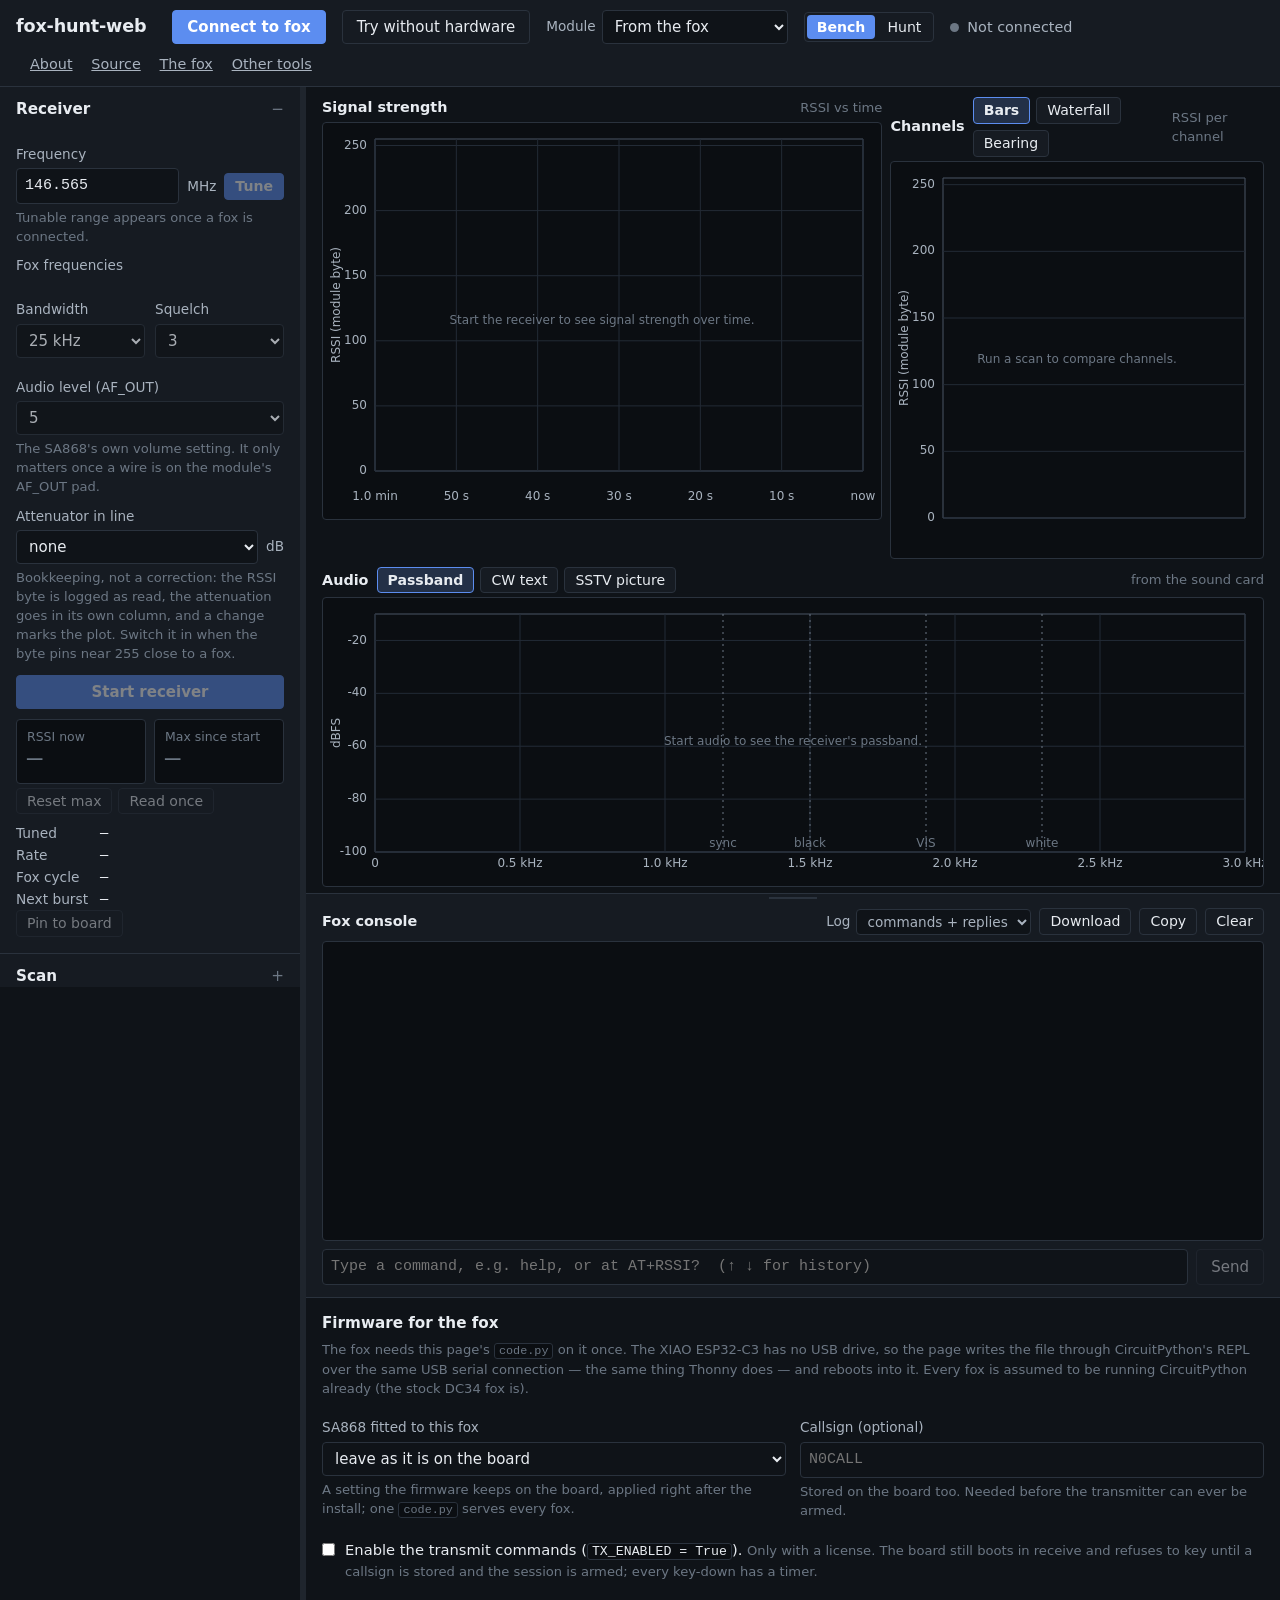
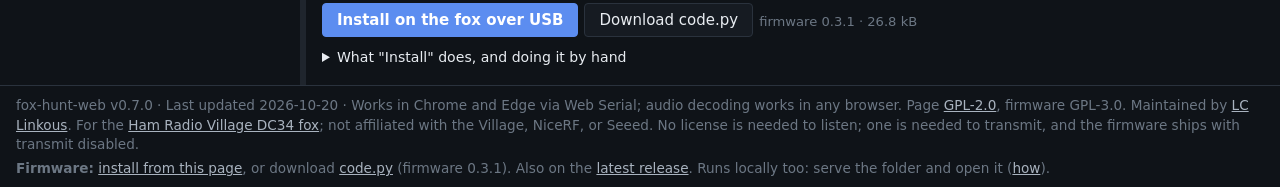
==== index.html @ 144c7c8d "phone screen freeze, cosmetics, firmware buttons" ====
<!DOCTYPE html>
<!--
  fox-hunt-web — the DEF CON 34 fox as a receiver, from the browser
  SPDX-License-Identifier: GPL-2.0-only
  Copyright (C) 2026 Lauren Linkous
  Source and license: https://github.com/LC-Linkous/fox-hunt-web
  Markup only. Styles in css/, behaviour in js/ (ES modules — serve over http, not file://).
-->
<html lang="en" data-theme="dark" data-traces="instrument">
<head>
<meta charset="utf-8">
<meta name="viewport" content="width=device-width, initial-scale=1">
<title>fox-hunt-web</title>
<meta name="description" content="Use a DEF CON 34 fox (XIAO ESP32-C3 + SA868) from the browser over USB: tune 2 m or 70 cm, watch signal strength live, scan channels for a fox, decode CW and SSTV from the audio, log to CSV; transmit with the TX-enabled firmware.">
<link rel="stylesheet" href="css/theme.css">
<link rel="stylesheet" href="css/layout.css">
<link rel="stylesheet" href="css/components.css">
<link rel="stylesheet" href="css/fox.css">
</head>
<body>

<header class="topbar">
  <h1>fox-hunt-web</h1>
  <button class="btn primary" id="connectBtn">Connect to fox</button>
  <button class="btn" id="demoBtn" aria-pressed="false">Try without hardware</button>
  <label class="row" style="gap:6px"><span class="suffix">Module</span>
    <select id="bandSel" aria-label="SA868 band fitted" title="Which SA868 is on the board. Sent to the fox once and kept in its NVM.">
      <option value="auto">From the fox</option>
      <option value="vhf">SA868 VHF (2 m)</option>
      <option value="uhf">SA868 UHF (70 cm)</option>
      <option value="dual">SA868 dual-band</option>
    </select>
  </label>
  <div class="views mode-tabs" role="tablist" aria-label="Layout">
    <button class="btn small" id="modeBench" role="tab" aria-pressed="true" title="Every section and window">Bench</button>
    <button class="btn small" id="modeHunt" role="tab" aria-pressed="false" title="One column: readout, countdown, board. For a phone and a yagi.">Hunt</button>
  </div>
  <span class="status" id="status"><span class="dot"></span><span id="statusText">Not connected</span></span>
  <span class="badge" id="rxBadge" hidden title="PTT is held high by the firmware; this build cannot transmit">RX only</span>
  <span class="badge tx" id="txBadge" hidden>● TX</span>
  <span class="badge rec" id="recBadge" hidden>● REC</span>
  <span class="badge" id="geoBadge" hidden title="Location stamping is on">⌖ GPS</span>
  <span class="badge warn" id="replayBadge" hidden title="Showing a loaded session, not the fox">▶ REPLAY</span>
  <span class="spacer"></span>
  <nav>
    <a href="about.html">About</a>
    <a href="https://github.com/LC-Linkous/fox-hunt-web">Source</a>
    <a href="https://github.com/HamRadioVillage/dc34fox">The fox</a>
    <a href="https://lc-linkous.github.io/tools">Other tools</a>
  </nav>
</header>
<p class="notice" id="noSerial" hidden>This browser can't open USB serial ports, so a fox can't be connected here. Serial works in <b>Chrome</b> or <b>Edge</b> on a laptop or desktop, and in <b>Chrome for Android</b> with a USB-OTG cable; it does not exist on iPhone or iPad. The audio decoders, session replay and the simulated fox work here. <a href="about.html">About → platforms</a>.</p>

<div class="app">
  <!-- ================================================================ sidebar -->
  <aside class="sidebar" id="sidebar" aria-label="Controls">

    <section data-section="receiver">
      <h2><button type="button" aria-expanded="true">Receiver</button></h2>
      <div class="body">
        <div class="field"><label for="freq">Frequency</label>
          <div class="row"><input type="number" id="freq" value="146.565" min="134" max="480" step="0.0125"><span class="suffix">MHz</span><button class="btn small primary" id="tuneBtn" disabled>Tune</button></div>
          <p class="hint" id="bandHint">Tunable range appears once a fox is connected.</p></div>
        <div class="field"><span class="label">Fox frequencies</span><div class="pills" id="presets"></div></div>
        <div class="two-col">
          <div class="field"><label for="bwSel">Bandwidth</label><select id="bwSel" style="width:100%" disabled><option value="0">12.5 kHz</option><option value="1" selected>25 kHz</option></select></div>
          <div class="field"><label for="sqSel">Squelch</label><select id="sqSel" style="width:100%" disabled><option>0</option><option>1</option><option>2</option><option selected>3</option><option>4</option><option>5</option><option>6</option><option>7</option><option>8</option></select></div>
        </div>
        <div class="field"><label for="volSel">Audio level (AF_OUT)</label><select id="volSel" style="width:100%" disabled><option>1</option><option>2</option><option>3</option><option>4</option><option selected>5</option><option>6</option><option>7</option><option>8</option></select>
          <p class="hint">The SA868's own volume setting. It only matters once a wire is on the module's AF_OUT pad.</p></div>
        <div class="field"><label for="attenSel">Attenuator in line</label>
          <div class="row"><select id="attenSel" style="width:100%"><option value="0">none</option><option value="3">3 dB</option><option value="6">6 dB</option><option value="10">10 dB</option><option value="20">20 dB</option><option value="30">30 dB</option><option value="40">40 dB</option><option value="custom">custom…</option></select><input type="number" id="attenCustom" value="0" min="0" max="120" step="1" style="max-width:80px" hidden><span class="suffix">dB</span></div>
          <p class="hint">Bookkeeping, not a correction: the RSSI byte is logged as read, the attenuation goes in its own column, and a change marks the plot. Switch it in when the byte pins near 255 close to a fox.</p></div>
        <div class="stack" style="margin-top:12px">
          <button class="btn primary block" id="liveBtn" disabled aria-pressed="false">Start receiver</button>
        </div>
        <div class="readout">
          <div class="tile"><div class="lbl">RSSI now</div><div class="big dim" id="rssiNow">—</div></div>
          <div class="tile"><div class="lbl">Max since start</div><div class="big dim" id="rssiMax">—</div></div>
        </div>
        <div class="tools"><button class="btn small" id="maxResetBtn" disabled>Reset max</button><button class="btn small" id="oneBtn" disabled title="One rssi reading">Read once</button></div>
        <dl class="kv">
          <dt>Tuned</dt><dd id="tunedNow">—</dd>
          <dt>Rate</dt><dd id="rateNow">—</dd>
          <dt>Fox cycle</dt><dd id="cycleNow">—</dd>
          <dt>Next burst</dt><dd id="cycleNext">—</dd>
        </dl>
        <div class="tools"><button class="btn small" id="pinBtn" disabled title="Put the tuned frequency on the hunt board">Pin to board</button></div>
      </div>
    </section>

    <section data-section="scan">
      <h2><button type="button" aria-expanded="false">Scan</button></h2>
      <div class="body">
        <p class="hint" style="margin:0 0 8px">Steps the receiver across a channel list and reads RSSI on each. Click a bar to tune there. About 150 ms per channel; 128 channels at most.</p>
        <div class="two-col">
          <div class="field"><label for="scanStart">Start</label><div class="row"><input type="number" id="scanStart" value="146.400" step="0.0125"><span class="suffix">MHz</span></div></div>
          <div class="field"><label for="scanStop">Stop</label><div class="row"><input type="number" id="scanStop" value="146.700" step="0.0125"><span class="suffix">MHz</span></div></div>
        </div>
        <div class="field"><label for="scanStep">Step</label><select id="scanStep" style="width:100%"><option value="12.5" selected>12.5 kHz</option><option value="25">25 kHz</option><option value="50">50 kHz</option><option value="100">100 kHz</option></select>
          <p class="hint" id="scanCount">25 channels, about 4 s</p></div>
        <div class="pills" id="scanPresets"></div>
        <div class="stack" style="margin-top:12px">
          <button class="btn primary block" id="scanBtn" disabled>Scan once</button>
          <button class="btn block" id="scanLoopBtn" disabled aria-pressed="false">Scan continuously</button>
        </div>
        <dl class="kv">
          <dt>Strongest</dt><dd id="scanPeak">—</dd>
          <dt>Last scan</dt><dd id="scanTime">—</dd>
        </dl>
        <div class="tools" style="margin-top:6px"><button class="btn small" id="tunePeakBtn" disabled>Tune to strongest</button><button class="btn small" id="pinPeakBtn" disabled title="Put the strongest channel on the hunt board">Pin strongest</button></div>
        <span class="label group">Autoseek</span>
        <p class="hint" style="margin:0 0 6px">Steps the channel list above like a radio's SEEK: stops where RSSI rises over that channel's own floor by the margin, listens while it stays up, moves on when it drops or after the dwell limit. The CW decoder identifies what it hears.</p>
        <div class="two-col">
          <div class="field"><label for="seekMargin">Stop at</label><div class="row"><input type="number" id="seekMargin" value="20" min="5" max="120" step="5"><span class="suffix">counts over floor</span></div></div>
          <div class="field"><label for="seekDwell">Dwell up to</label><div class="row"><input type="number" id="seekDwell" value="30" min="5" max="300" step="5"><span class="suffix">s</span></div></div>
        </div>
        <label class="row check"><input type="checkbox" id="seekPin" checked> <span>Pin every channel it stops on to the hunt board</span></label>
        <div class="stack" style="margin-top:8px"><button class="btn primary block" id="seekBtn" disabled aria-pressed="false">Seek</button></div>
        <div class="tools"><button class="btn small" id="seekSkipBtn" disabled title="Move on now">Skip</button><button class="btn small" id="seekLockBtn" disabled aria-pressed="false" title="Stay on this channel until unlocked">Lock</button><span class="hint" id="seekStatus" style="align-self:center"></span></div>
      </div>
    </section>

    <section data-section="transmit" id="txSection">
      <h2><button type="button" aria-expanded="false">Transmit</button></h2>
      <div class="body">
        <p class="hint" id="txDisabledNote">This fox is running the receive-only build. To transmit, set <code>TX_ENABLED = True</code> at the top of <code>code.py</code> and save it to the board again; the board still boots in receive and refuses to key until a callsign is stored and this section is armed. A license is required.</p>
        <div id="txControls" hidden>
          <label class="field" style="display:flex;gap:8px;align-items:flex-start"><input type="checkbox" id="txArm" style="margin-top:3px"><span>I hold an amateur radio license, the callsign below is mine or my event's, and an antenna or dummy load is on the RF port. <span class="hint">Sends <code>tx arm</code>; arming lasts until disconnect or reboot.</span></span></label>
          <dl class="kv"><dt>Callsign</dt><dd id="txCallsign">—</dd><dt>State</dt><dd id="txState">—</dd></dl>
          <div class="two-col">
            <div class="field"><label for="txPower">Power</label><select id="txPower" style="width:100%" disabled><option value="low">low (~25 dBm)</option><option value="high">high (~2 W)</option></select></div>
            <div class="field"><label for="txWpm">Morse WPM</label><input type="number" id="txWpm" value="12" min="5" max="35" step="1" style="width:100%" disabled></div>
          </div>
          <span class="label group">Key</span>
          <div class="tools">
            <button class="btn" id="keyBtn" disabled title="Hold to key the carrier (tx on 10 / tx off). The firmware unkeys at 10 s on its own.">Hold to key</button>
            <button class="btn small" id="toneBtn" disabled title="tone 800 500: one half-second tone">Test tone</button>
            <span class="hint" id="keyTimer" style="align-self:center"></span>
          </div>
          <span class="label group">Morse</span>
          <div class="row"><input type="text" id="morseText" placeholder="N0CALL FOX" maxlength="64" style="text-transform:uppercase" disabled><button class="btn small" id="morseBtn" disabled>Send</button></div>
          <p class="hint" id="morseEst">Air time appears as you type. Nothing is prepended: put your callsign in the text.</p>
          <span class="label group">Fox beacon</span>
          <p class="hint" style="margin:0 0 6px">Each cycle sends <code>&lt;callsign&gt; &lt;message&gt;</code> in Morse, then waits. Runs on the board; the page only starts and stops it. The receiver and scan pause while it runs.</p>
          <div class="field"><label for="foxMsg">Message</label><input type="text" id="foxMsg" value="FOX" maxlength="40" style="text-transform:uppercase;width:100%" disabled></div>
          <div class="field"><label for="foxDelay">Seconds between cycles</label><input type="number" id="foxDelay" value="30" min="5" max="600" step="5" style="width:100%" disabled></div>
          <div class="stack"><button class="btn primary block" id="foxBtn" disabled aria-pressed="false">Start beacon</button></div>
          <dl class="kv"><dt>Beacon</dt><dd id="foxStatusLine">stopped</dd></dl>
        </div>
        <p class="hint" id="txStatus"></p>
      </div>
    </section>

    <section data-section="audio">
      <h2><button type="button" aria-expanded="false">Audio</button></h2>
      <div class="body">
        <p class="hint" style="margin:0 0 8px">The SA868's AF_OUT pad → a USB sound card → this page. Decodes a fox's Morse ID and SSTV pictures in the browser; the fox firmware is not involved.</p>
        <div class="field"><label for="audioDev">Input</label><div class="row"><select id="audioDev" style="width:100%"><option value="">Default input</option></select><button class="btn small" id="audioRefresh" title="Re-list inputs (labels appear after the first permission)">↻</button></div></div>
        <div class="stack"><button class="btn primary block" id="audioBtn" aria-pressed="false">Start audio</button></div>
        <dl class="kv"><dt>Permission</dt><dd id="audioPerm">—</dd><dt>Input</dt><dd id="audioInfo">—</dd><dt>Level</dt><dd id="audioLevel">—</dd><dt>Processing</dt><dd id="audioProc">asks for: echo cancellation off, auto gain off, noise suppression off, mono, 48 kHz</dd></dl>
        <p class="hint">Audio is decoded in memory and never stored; the decoded text and pictures are saved only when you click Save. If the browser grants a setting the page didn't ask for (an automatic gain, say), it is shown above in red — that is the usual reason a decoder "doesn't work".</p>
        <span class="label group">CW</span>
        <div class="two-col">
          <div class="field"><label for="cwTone">Pitch</label><div class="row"><input type="number" id="cwTone" value="800" min="300" max="1500" step="10"><span class="suffix">Hz</span></div></div>
          <div class="field"><label class="row check" style="margin-top:22px"><input type="checkbox" id="cwAuto" checked> <span>Follow the pitch</span></label></div>
        </div>
        <dl class="kv"><dt>Speed</dt><dd id="cwWpm">—</dd><dt>Signal</dt><dd id="cwSignal">—</dd></dl>
        <div class="tools"><button class="btn small" id="cwClearBtn">Clear text</button><button class="btn small" id="cwSaveBtn" disabled>Save text</button></div>
        <span class="label group">SSTV</span>
        <p class="hint" style="margin:0 0 6px">Martin M1 / M2, Scottie S1 / S2, Robot36. The mode comes from the VIS header; the picture draws line by line in the Audio window.</p>
        <dl class="kv"><dt>Status</dt><dd id="sstvStatus">waiting for a VIS header</dd></dl>
        <div class="tools"><button class="btn small" id="sstvSaveBtn" disabled>Save picture PNG</button><button class="btn small" id="sstvResetBtn">Reset</button></div>
      </div>
    </section>

    <section data-section="bearing">
      <h2><button type="button" aria-expanded="false">Bearing</button></h2>
      <div class="body">
        <p class="hint" style="margin:0 0 8px">With a directional antenna: start the receiver, hold <em>Capture</em>, turn through a full circle, release. RSSI against heading is plotted and the lobe's centre is the bearing. Two captures from two places, both with location on, give a fix.</p>
        <div class="field"><span class="label">Heading source</span>
          <div class="tools"><button class="btn small" id="compassBtn" aria-pressed="false">Use the compass</button><button class="btn small" id="northBtn" title="I'm pointing north now: calibrates a relative sensor, trims an absolute one">Mark north</button></div>
          <dl class="kv"><dt>Compass</dt><dd id="compassText">off</dd><dt>Heading</dt><dd id="headingText">—</dd></dl>
          <label for="headingSlider" class="label" style="margin-top:6px">Manual heading (no compass, or on a laptop)</label>
          <input type="range" id="headingSlider" min="0" max="359" value="0" style="width:100%"><p class="hint">Used whenever the compass has no heading. Turn the antenna and drag to match; on a bench, drag to "turn" the simulated yagi.</p></div>
        <div class="stack"><button class="btn primary block" id="captureBtn" disabled aria-pressed="false">Hold to capture</button></div>
        <p class="hint" id="captureStatus"></p>
        <div class="markers-wrap" style="margin-top:8px"><table class="markers bearings" id="bearingTable"><thead><tr><th>When</th><th>MHz</th><th>Bearing</th><th>Width</th><th>Where</th><th></th></tr></thead><tbody id="bearingBody"></tbody></table><p class="hint" id="bearingEmpty">No captures yet.</p></div>
        <dl class="kv"><dt>Fix</dt><dd id="fixText">needs two captures with location from different places</dd></dl>
        <div class="tools"><button class="btn small" id="fixCopyBtn" disabled>Copy fix</button><button class="btn small" id="bearingClearBtn">Clear captures</button></div>
      </div>
    </section>

    <section data-section="board">
      <h2><button type="button" aria-expanded="false">Hunt board</button></h2>
      <div class="body">
        <p class="hint" style="margin:0 0 8px">The foxes in play. Pin a frequency here, from the receiver, from a scan, or let autoseek do it; each one keeps its own last-heard time, max, cycle timing and ID. Saved with the session.</p>
        <div class="row"><input type="number" id="boardFreq" placeholder="MHz" step="0.0125" style="width:100%"><button class="btn small" id="boardAddBtn">Pin</button></div>
        <div class="markers-wrap" style="margin-top:8px"><table class="markers board" id="boardTable"><thead><tr><th>MHz</th><th>ID</th><th>Heard</th><th>Max</th><th>Next</th><th>Trend</th><th></th></tr></thead><tbody id="boardBody"></tbody></table><p class="hint" id="boardEmpty">Nothing pinned yet.</p></div>
        <div class="tools" style="margin-top:6px"><button class="btn small" id="boardClearBtn">Clear board</button></div>
      </div>
    </section>

    <section data-section="recording">
      <h2><button type="button" aria-expanded="false">Recording</button></h2>
      <div class="body">
        <p class="hint" style="margin:0 0 8px">While recording, every reading and every scan is kept with a timestamp.</p>
        <div class="stack"><button class="btn primary block" id="recBtn" aria-pressed="false">Start recording</button></div>
        <dl class="kv">
          <dt>Readings</dt><dd id="recReadings">0</dd>
          <dt>Scans</dt><dd id="recScans">0</dd>
        </dl>
        <span class="label group">Save</span>
        <div class="tools">
          <button class="btn small" id="recReadingsBtn" disabled title="timestamp_iso,t_ms,frequency_mhz,rssi,lat,lon,accuracy_m">Readings CSV</button>
          <button class="btn small" id="recScansBtn" disabled title="one row per channel per scan">Scans CSV</button>
          <button class="btn small" id="recJsonBtn" disabled title="Everything, plus the settings and the fox's identity, as one JSON">Save session</button>
          <button class="btn small" id="recClearBtn" disabled>Clear</button>
        </div>
        <span class="label group">Location</span>
        <label class="row check"><input type="checkbox" id="geoChk"> <span>Stamp readings and scans with the device's location. <span class="hint">Off by default. A fix older than 15 s is not used. Lat, lon and accuracy go into their own columns; nothing leaves the page.</span></span></label>
        <dl class="kv"><dt>Fix</dt><dd id="geoText">off</dd></dl>
        <span class="label group">Replay</span>
        <div class="tools" style="margin-bottom:6px"><button class="btn small" id="sessLoadBtn">Load session</button><span class="hint" id="sessName" style="align-self:center">A loaded session replays into the windows; the fox is left alone.</span></div>
        <input type="range" id="clipSlider" min="0" max="0" value="0" style="width:100%" disabled>
        <div class="tools">
          <button class="btn small" id="clipPlayBtn" aria-pressed="false" disabled>Play</button>
          <select id="clipSpeed" aria-label="Replay speed"><option value="1">1×</option><option value="2">2×</option><option value="5">5×</option><option value="10">10×</option><option value="30">30×</option></select>
          <button class="btn small" id="clipExitBtn" disabled>Live</button>
          <span class="hint" id="clipPos" style="align-self:center">live</span>
        </div>
      </div>
    </section>

    <section data-section="export">
      <h2><button type="button" aria-expanded="false">Export</button></h2>
      <div class="body">
        <div class="tools">
          <button class="btn small" id="pngRssiBtn" disabled>RSSI plot PNG</button>
          <button class="btn small" id="pngScanBtn" disabled>Scan plot PNG</button>
          <button class="btn small" id="scanCsvBtn" disabled title="frequency_mhz,rssi for the scan on screen">Scan CSV</button>
        </div>
      </div>
    </section>

    <section data-section="fox">
      <h2><button type="button" aria-expanded="false">Fox configuration</button></h2>
      <div class="body">
        <p class="hint" style="margin:0 0 8px">Settings kept on the board, in the ESP32's NVM. They survive reboots and re-saving <code>code.py</code>.</p>
        <dl class="kv">
          <dt>Firmware</dt><dd id="fwVersion">—</dd>
          <dt>Module</dt><dd id="fwModule">—</dd>
          <dt>SA868 says</dt><dd id="fwModuleVersion">—</dd>
          <dt>RSSI command</dt><dd id="fwRssiCmd">—</dd>
          <dt>NVM</dt><dd id="fwNvm">—</dd>
        </dl>
        <div class="field" style="margin-top:10px"><label for="callsign">Callsign</label>
          <div class="row"><input type="text" id="callsign" placeholder="N0CALL" maxlength="16" style="text-transform:uppercase" disabled><button class="btn small" id="callsignBtn" disabled>Save</button></div>
          <p class="hint">Not used by this receive-only build. The transmit-capable firmware will refuse to key while this is <code>N0CALL</code>, so it is set here, once, ahead of time.</p></div>
        <p class="hint" id="foxStatus"></p>
      </div>
    </section>

    <section data-section="settings">
      <h2><button type="button" aria-expanded="false">Settings</button></h2>
      <div class="body">
        <form id="settingsForm">
          <div class="field"><span class="label">Theme</span>
            <div class="radios row" style="gap:16px"><label><input type="radio" name="theme" value="dark"> <span>Dark</span></label><label><input type="radio" name="theme" value="light"> <span>Light</span></label></div></div>
          <div class="field"><span class="label">Trace colours</span>
            <div class="radios stack"><label><input type="radio" name="traces" value="instrument"> <span>Instrument (yellow, magenta max)</span></label><label><input type="radio" name="traces" value="blueamber"> <span>Blue / amber / green</span></label></div></div>
          <div class="field"><label for="paletteSel">Waterfall palette</label><select id="paletteSel" name="palette" style="width:100%"></select><span class="palette-swatch"></span></div>
          <label class="row check"><input type="checkbox" name="heatStrip"> <span>Heat strip under the signal-strength plot (the same readings as colour)</span></label>
          <div class="field"><label for="windowS">RSSI history on screen</label>
            <select id="windowS" name="windowS" style="width:100%"><option value="30">30 s</option><option value="60">60 s</option><option value="120">2 min</option><option value="300">5 min</option><option value="600">10 min</option></select></div>
          <div class="two-col">
            <div class="field"><label for="rssiLo">RSSI axis floor</label><input type="number" id="rssiLo" name="rssiLo" min="0" max="255" step="5" style="width:100%"></div>
            <div class="field"><label for="rssiHi">RSSI axis top</label><input type="number" id="rssiHi" name="rssiHi" min="0" max="255" step="5" style="width:100%"></div>
          </div>
          <span class="label group">Tuning</span>
          <label class="row check"><input type="checkbox" name="hamOnly"> <span>Keep the frequency box inside the amateur allocations (144–148, 420–450 MHz). Off: the module's full 134–174 / 400–480 MHz.</span></label>
          <span class="label group">Debugging</span>
          <label class="row check"><input type="checkbox" name="rawBytes"> <span>Echo raw received chunks in the console</span></label>
        </form>
      </div>
    </section>
  </aside>
  <div class="sidebar-handle" id="sidebarHandle" title="Drag to resize the sidebar"></div>

  <!-- ================================================================ main -->
  <main class="main">
    <section class="hunt" id="huntPanel" hidden aria-label="Hunt">
      <div class="hunt-top">
        <div class="hunt-tile"><div class="lbl">RSSI</div><div class="huge" id="hRssi">—</div><div class="sub" id="hFreq">not connected</div></div>
        <div class="hunt-tile"><div class="lbl">Next burst</div><div class="huge" id="hCountdown">—</div><div class="sub" id="hCycle">listen on a channel to learn the fox's cycle</div></div>
      </div>
      <div class="hunt-actions">
        <button class="btn primary" id="hLiveBtn" disabled>Start receiver</button>
        <button class="btn" id="hSeekBtn" disabled aria-pressed="false">Seek</button>
        <button class="btn" id="hSkipBtn" disabled>Skip</button>
        <button class="btn" id="hLockBtn" disabled aria-pressed="false">Lock</button>
        <button class="btn" id="hPinBtn" disabled>Pin</button>
        <select id="hAtten" aria-label="Attenuator in line" title="Attenuator in line (bookkeeping)"><option value="0">no atten</option><option value="3">3 dB</option><option value="6">6 dB</option><option value="10">10 dB</option><option value="20">20 dB</option><option value="30">30 dB</option><option value="40">40 dB</option></select>
      </div>
      <p class="hint" id="hStatus">Connect a fox (or the simulated one), then Start receiver or Seek.</p>
      <div class="chart-wrap"><canvas id="huntCanvas"></canvas></div>
      <div class="hunt-bearing">
        <div class="row" style="justify-content:space-between;flex-wrap:wrap;gap:6px"><h2>Bearing</h2><span class="hint" id="hHeading">heading —</span></div>
        <div class="chart-wrap"><canvas id="hPolar"></canvas></div>
        <div class="hunt-actions"><button class="btn primary" id="hCaptureBtn" disabled aria-pressed="false">Hold to capture</button><button class="btn" id="hCompassBtn" aria-pressed="false">Compass</button><button class="btn" id="hNorthBtn">Mark north</button></div>
        <input type="range" id="hHeadingSlider" min="0" max="359" value="0" style="width:100%" title="Manual heading">
        <p class="hint" id="hBearingText">Hold Capture, turn a full circle, release.</p>
      </div>
      <div class="hunt-board">
        <div class="row" style="justify-content:space-between"><h2>Hunt board</h2><button class="btn small" id="hAudioBtn" aria-pressed="false">Audio off</button></div>
        <div class="markers-wrap"><table class="markers board"><thead><tr><th>MHz</th><th>ID</th><th>Heard</th><th>Max</th><th>Next</th><th>Trend</th><th></th></tr></thead><tbody id="hBoardBody"></tbody></table><p class="hint" id="hBoardEmpty">Nothing pinned yet. Pin the tuned channel, or Seek.</p></div>
        <div class="cw-decoded small" id="hCwText"></div>
      </div>
    </section>
    <div class="plot-area">
      <div class="windows">
        <div class="window">
          <div class="window-head"><h2>Signal strength</h2><span class="hint" id="rssiHead">RSSI vs time</span></div>
          <div class="chart-wrap"><canvas id="rssiCanvas"></canvas></div>
        </div>
        <div class="window">
          <div class="window-head"><h2>Channels</h2>
            <div class="views" role="tablist" aria-label="Channels view">
              <button class="btn small" data-scan-view="bars" aria-pressed="true">Bars</button>
              <button class="btn small" data-scan-view="waterfall" aria-pressed="false" title="One row per scan; scan continuously to build it">Waterfall</button>
              <button class="btn small" data-scan-view="bearing" aria-pressed="false" title="RSSI against heading from the Bearing section">Bearing</button>
            </div>
            <span class="hint" id="scanHead">RSSI per channel</span></div>
          <div class="chart-wrap"><canvas id="scanCanvas"></canvas><div class="tip" id="scanTip"></div></div>
        </div>
        <div class="window wide">
          <div class="window-head"><h2>Audio</h2>
            <div class="views" role="tablist" aria-label="Audio view">
              <button class="btn small" data-audio-view="spectrum" aria-pressed="true">Passband</button>
              <button class="btn small" data-audio-view="cw" aria-pressed="false">CW text</button>
              <button class="btn small" data-audio-view="sstv" aria-pressed="false">SSTV picture</button>
            </div>
            <span class="hint" id="audioHead">from the sound card</span></div>
          <div class="chart-wrap" id="audioWrap" data-view="spectrum">
            <canvas id="audioCanvas"></canvas>
            <div class="cw-text" id="cwText" hidden><div class="cw-elements" id="cwElements"></div><div class="cw-decoded" id="cwDecoded"></div></div>
            <div class="sstv-view" id="sstvView" hidden><canvas id="sstvCanvas" width="320" height="256"></canvas><div class="hint" id="sstvCaption">No picture yet.</div></div>
          </div>
        </div>
      </div>
    </div>

    <section class="console" id="console" aria-label="Fox console">
      <div class="handle" id="conHandle" title="Drag to resize"></div>
      <div class="bar">
        <h2>Fox console</h2>
        <label>Log <select id="conDlMode"><option value="full">commands + replies</option><option value="cmd">commands only</option></select></label>
        <button class="btn small" id="conDl" type="button">Download</button>
        <button class="btn small" id="conCopy" type="button">Copy</button>
        <button class="btn small" id="conClear" type="button">Clear</button>
      </div>
      <div class="log" id="log" aria-live="polite"></div>
      <form class="log-send" id="sendForm">
        <input id="sendInput" type="text" placeholder="Type a command, e.g. help, or at AT+RSSI?  (↑ ↓ for history)" autocomplete="off" disabled>
        <button class="btn" type="submit" disabled>Send</button>
      </form>
    </section>

    <section class="firmware" id="firmwareSection" aria-label="Firmware">
      <h2>Firmware for the fox</h2>
      <p class="hint" style="margin:0 0 10px">The fox needs this page's <code>code.py</code> on it once. The XIAO ESP32-C3 has no USB drive, so the page writes the file through CircuitPython's REPL over the same USB serial connection — the same thing Thonny does — and reboots into it. Every fox is assumed to be running CircuitPython already (the stock DC34 fox is).</p>
      <div class="fw-grid">
        <div class="field"><label for="fwBand">SA868 fitted to this fox</label>
          <select id="fwBand" style="width:100%"><option value="">leave as it is on the board</option><option value="vhf">VHF (2 m)</option><option value="uhf">UHF (70 cm)</option><option value="dual">dual-band</option></select>
          <p class="hint">A setting the firmware keeps on the board, applied right after the install; one <code>code.py</code> serves every fox.</p></div>
        <div class="field"><label for="fwCallsign">Callsign (optional)</label><input type="text" id="fwCallsign" placeholder="N0CALL" maxlength="16" style="text-transform:uppercase;width:100%">
          <p class="hint">Stored on the board too. Needed before the transmitter can ever be armed.</p></div>
        <div class="field" style="grid-column:1/-1"><label class="row check"><input type="checkbox" id="fwTx"> <span>Enable the transmit commands (<code>TX_ENABLED = True</code>). <span class="hint">Only with a license. The board still boots in receive and refuses to key until a callsign is stored and the session is armed; every key-down has a timer.</span></span></label></div>
      </div>
      <div class="tools" style="margin-top:8px">
        <button class="btn primary" id="fwInstallBtn">Install on the fox over USB</button>
        <button class="btn" id="fwDownloadBtn">Download code.py</button>
        <span class="hint" id="fwVersionText" style="align-self:center">firmware —</span>
      </div>
      <div class="fw-progress" id="fwProgress" hidden><div class="bar"><div class="fill" id="fwFill"></div></div><span class="hint" id="fwNote"></span></div>
      <p class="hint" id="fwStatus"></p>
      <details class="fw-steps"><summary>What "Install" does, and doing it by hand</summary>
        <ol>
          <li>Opens the fox's serial port (Chrome or Edge; the chooser lists USB devices). If the fox is already connected to this page, that connection is used.</li>
          <li>Interrupts whatever <code>code.py</code> is running (Ctrl+C), enters CircuitPython's raw REPL, writes the new file as <code>code.py.new</code>, then renames it over <code>code.py</code> — so a failed transfer leaves the old firmware in place.</li>
          <li>Soft-reboots the board and waits for the new firmware's <code>ch&gt;</code> prompt, then applies the band and callsign above.</li>
        </ol>
        <p>By hand instead: download <code>code.py</code>, open it in Thonny with the interpreter set to <em>CircuitPython (generic)</em> on the fox's port, <em>File → Save As → CircuitPython device</em> as exactly <code>code.py</code>, Ctrl+D. Then disconnect Thonny — it holds the port — and connect here. A board that has never had CircuitPython flashed needs that first: <a href="https://github.com/HamRadioVillage/dc34fox#step-1--flash-circuitpython">dc34fox, step 1</a>.</p>
        <p>Going back to the stock beacon: install <code>dc34fox</code>'s <code>code.py</code> the same way (Thonny), or any <code>code.py</code> through this page's console is out of scope — this installer only writes this project's firmware.</p>
      </details>
    </section>
  </main>
</div>

<footer>
  fox-hunt-web <span id="appVersion"></span> · Last updated <time id="updated" datetime="2026-10-20">2026-10-20</time> · Works in Chrome and Edge via Web Serial; audio decoding works in any browser. Page <a href="https://github.com/LC-Linkous/fox-hunt-web/blob/main/LICENSE">GPL-2.0</a>, firmware GPL-3.0.
  Maintained by <a href="https://github.com/LC-Linkous">LC Linkous</a>. For the <a href="https://github.com/HamRadioVillage/dc34fox">Ham Radio Village DC34 fox</a>; not affiliated with the Village, NiceRF, or Seeed. No license is needed to listen; one is needed to transmit, and the firmware ships with transmit disabled.
  <span class="fw"><b>Firmware:</b> <a href="#firmwareSection">install from this page</a>, or download <a id="fwLink" href="firmware/code.py" download="code.py">code.py</a> (firmware <span id="fwNeed">0.3.1</span>). Also on the <a href="https://github.com/LC-Linkous/fox-hunt-web/releases/latest">latest release</a>. Runs locally too: serve the folder and open it (<a href="about.html#local">how</a>).</span>
</footer>

<script type="module" src="js/main.js"></script>
<script>if ('serviceWorker' in navigator && (location.protocol === 'https:' || location.hostname === 'localhost' || location.hostname === '127.0.0.1')) navigator.serviceWorker.register('sw.js').catch(() => {});</script>
</body>
</html>
---- css/theme.css ----
/* theme.css — colour tokens and fonts. Dark bench-instrument is the default. */
/* SPDX-License-Identifier: GPL-2.0-only */

:root {
  --font: 'Atkinson Hyperlegible', system-ui, sans-serif;
  --mono: 'Spline Sans Mono', ui-monospace, Menlo, Consolas, monospace;
  --radius: 4px;
}

/* ---- dark (default) ---- */
:root, :root[data-theme="dark"] {
  --paper:   #0f1318;   /* page background */
  --panel:   #161b22;   /* sidebar, console */
  --screen:  #0b0e12;   /* plot surface — the "CRT" */
  --edge:    #2a323d;   /* panel borders */
  --grid:    #232b36;   /* plot grid */
  --axis:    #4a5564;
  --ink:     #e8ecf1;
  --ink-2:   #a9b3bf;
  --ink-3:   #6c7784;
  --accent:  #5c8df0;   /* primary buttons, focus */
  --accent-2:#4573d4;
  --field:   #0f1318;
  --held:    #6c7784;
  --overlay: #b58cf5;   /* loaded CSV comparison */
  --marker:  #ffffff;
  --ok: #43b05c; --warn: #e0a634; --err: #e45a50;
}
/* ---- light ---- */
:root[data-theme="light"] {
  --paper:   #f4f6f8;
  --panel:   #ffffff;
  --screen:  #fbfcfd;
  --edge:    #d3d9e0;
  --grid:    #e6eaef;
  --axis:    #8d97a3;
  --ink:     #1a2028;
  --ink-2:   #4d5866;
  --ink-3:   #8a94a1;
  --accent:  #2f5fc4;
  --accent-2:#244ea8;
  --field:   #ffffff;
  --held:    #8a94a1;
  --overlay: #7c3fd6;
  --marker:  #1a2028;
  --ok: #2f8a3f; --warn: #b8700a; --err: #c2342a;
}

/* ---- trace colour schemes (data only; nothing else may use these) ---- */
/* live trace, page-side max hold, min hold, average */
:root, :root[data-traces="instrument"]                    { --trace: #f2cf3a; --maxhold: #e06ad0; --minhold: #45cfe0; --avg: #ffffff; }   /* classic SA yellow, magenta, cyan */
:root[data-theme="light"][data-traces="instrument"]       { --trace: #9c7205; --maxhold: #a4249a; --minhold: #0b8fa3; --avg: #1a2028; }
:root[data-traces="blueamber"]                            { --trace: #5a86e0; --maxhold: #e0a634; --minhold: #43b05c; --avg: #ffffff; }
:root[data-theme="light"][data-traces="blueamber"]        { --trace: #2f5fc4; --maxhold: #b8700a; --minhold: #2f8a3f; --avg: #1a2028; }
---- css/layout.css ----
/* layout.css — page grid: top bar, docked sidebar, plot, console drawer. */
/* SPDX-License-Identifier: GPL-2.0-only */

* { box-sizing: border-box; }
[hidden] { display: none !important; }
html, body { margin: 0; height: 100%; }
body { background: var(--paper); color: var(--ink); font-family: var(--font); font-size: 15px; line-height: 1.45; display: flex; flex-direction: column; min-height: 100vh; }
html, body { height: auto; }
a { color: var(--accent); }

.topbar { display: flex; flex-wrap: wrap; align-items: center; gap: 10px 16px; padding: 10px 16px; border-bottom: 1px solid var(--edge); background: var(--panel); }
.topbar h1 { font-size: 1.1rem; margin: 0 10px 0 0; font-weight: 700; letter-spacing: -.01em; }
.topbar .spacer { flex: 1; }
.topbar nav a { margin-left: 14px; font-size: .9rem; color: var(--ink-2); }
.notice { margin: 0; padding: 8px 16px; background: var(--panel); border-bottom: 1px solid var(--edge); color: var(--ink-2); font-size: .9rem; }

:root { --sidebar-w: 300px; }
.app { display: grid; grid-template-columns: var(--sidebar-w) 6px 1fr; flex: 1 0 auto; align-items: start; }
.sidebar-handle { cursor: col-resize; align-self: stretch; background: var(--edge); opacity: .6; }
.sidebar-handle:hover, .sidebar-handle.active { background: var(--accent); opacity: 1; }
@media (max-width: 900px) { .app { grid-template-columns: 1fr; } .sidebar-handle { display: none; } }

/* ---- sidebar: docked accordion ---- */
.sidebar { background: var(--panel); border-right: none; position: sticky; top: 0; max-height: 100vh; overflow-y: auto; align-self: stretch; }
@media (max-width: 900px) { .sidebar { position: static; max-height: none; border-right: none; border-bottom: 1px solid var(--edge); } }
.sidebar section { border-bottom: 1px solid var(--edge); }
.sidebar h2 { margin: 0; font-size: .95rem; }
.sidebar h2 button { width: 100%; text-align: left; background: none; border: none; padding: 11px 16px; color: var(--ink); font: inherit; font-weight: 700; display: flex; justify-content: space-between; align-items: center; cursor: pointer; }
.sidebar h2 button::after { content: '+'; color: var(--ink-3); font-weight: 400; }
.sidebar section.open h2 button::after { content: '−'; }
.sidebar h2 button:hover { background: color-mix(in srgb, var(--ink) 5%, transparent); }
.sidebar .body { display: none; padding: 4px 16px 16px; }
.sidebar section.open .body { display: block; }

/* ---- main column ---- */
.main { display: flex; flex-direction: column; min-width: 0; min-height: 0; }
.plot-area { padding: 10px 16px 6px; }
.chart-head { display: flex; flex-wrap: wrap; justify-content: space-between; align-items: center; gap: 8px; }
.legend { display: flex; flex-wrap: wrap; gap: 14px; font-size: .85rem; color: var(--ink-2); margin: 6px 0 4px; min-height: 1.2em; }
.legend span { display: inline-flex; align-items: center; gap: 6px; }
.legend i { display: inline-block; width: 18px; height: 3px; border-radius: 2px; }
.legend i[style*="gradient"] { width: 64px; height: 8px; }
.chart-wrap { position: relative; background: var(--screen); border: 1px solid var(--edge); border-radius: var(--radius); }
canvas#plot { width: 100%; height: clamp(320px, 52vh, 620px); display: block; touch-action: none; cursor: crosshair; }
.tip { position: absolute; pointer-events: none; display: none; background: var(--ink); color: var(--paper); font-size: .82rem; padding: 5px 8px; border-radius: 4px; white-space: nowrap; font-family: var(--mono); font-variant-numeric: tabular-nums; transform: translate(12px, -50%); z-index: 2; }

/* ---- console drawer ---- */
.console { border-top: 1px solid var(--edge); background: var(--panel); display: flex; flex-direction: column; }
.console .bar { display: flex; align-items: center; gap: 8px; padding: 6px 16px; }
.console .bar h2 { font-size: .9rem; margin: 0; font-weight: 700; flex: 1; }
.console .handle { height: 8px; cursor: ns-resize; background: linear-gradient(var(--edge), var(--edge)) center / 48px 2px no-repeat; }
.console .handle:hover { background-color: color-mix(in srgb, var(--ink) 5%, transparent); }
.log { font-family: var(--mono); font-size: .86rem; line-height: 1.5; background: var(--screen); margin: 0 16px; padding: 10px 12px; height: 300px; overflow-y: auto; white-space: pre-wrap; word-break: break-all; color: var(--ink-2); border: 1px solid var(--edge); border-radius: var(--radius); }
.log .tx { color: var(--accent); }
.log .err { color: var(--err); }
.log .dim { color: var(--ink-3); }
.log .reply { color: var(--ink); }
.log .toggle { display: block; background: none; border: none; color: var(--accent); font: inherit; padding: 2px 0; cursor: pointer; }
.log-send { display: flex; gap: 8px; padding: 8px 16px 12px; }
.log-send input { flex: 1; }

footer { padding: 10px 16px; border-top: 1px solid var(--edge); color: var(--ink-3); font-size: .85rem; }
footer a { color: var(--ink-2); }
@media (prefers-reduced-motion: reduce) { * { transition: none !important; } }
---- css/components.css ----
/* components.css — buttons, inputs, tables, status. */
/* SPDX-License-Identifier: GPL-2.0-only */

button, input, select { font: inherit; color: inherit; }
button { cursor: pointer; }
button:disabled { cursor: not-allowed; opacity: .45; }
:focus-visible { outline: 2px solid var(--accent); outline-offset: 2px; }

.btn { border: 1px solid var(--edge); background: var(--panel); color: var(--ink); border-radius: var(--radius); padding: 7px 14px; line-height: 1.2; }
.btn:hover:not(:disabled) { border-color: var(--ink-3); }
.btn.primary { background: var(--accent); border-color: var(--accent); color: #fff; font-weight: 700; }
.btn.primary:hover:not(:disabled) { background: var(--accent-2); border-color: var(--accent-2); }
.btn.small { padding: 4px 10px; font-size: .88rem; }
.btn[aria-pressed="true"] { background: color-mix(in srgb, var(--accent) 18%, var(--panel)); border-color: var(--accent); font-weight: 700; }
.btn.block { width: 100%; }

input[type=number], input[type=text], select { padding: 6px 8px; border: 1px solid var(--edge); border-radius: var(--radius); background: var(--field); font-family: var(--mono); font-variant-numeric: tabular-nums; min-width: 0; }
select { font-family: var(--font); }

.field { margin: 10px 0; }
.field label, .field .label { display: block; font-size: .85rem; color: var(--ink-2); margin-bottom: 4px; }
.field label.row { display: flex; color: var(--ink); font-size: .92rem; }
.label.group { display: block; margin: 16px 0 6px; color: var(--ink); font-size: .9rem; font-weight: 600; }
.row { display: flex; gap: 8px; align-items: center; }
.row input { width: 100%; }
/* checkbox rows: box hugs the left, text flows beside it, inline number stays compact */
.row.check { align-items: flex-start; gap: 10px; cursor: pointer; color: var(--ink); font-size: .92rem; }
.row.check input[type=checkbox] { width: auto; flex: 0 0 auto; margin: 3px 0 0; accent-color: var(--accent); }
.row.check > span { flex: 1 1 auto; line-height: 1.35; }
.row.check > input[type=number] { flex: 0 0 auto; width: 64px; padding: 3px 6px; }
.row .suffix { color: var(--ink-2); font-size: .85rem; white-space: nowrap; }
.two-col { display: grid; grid-template-columns: 1fr 1fr; gap: 10px; }
.stack { display: flex; flex-direction: column; gap: 6px; }
.radios label { display: flex; align-items: center; gap: 8px; font-size: .92rem; margin: 0; color: var(--ink); cursor: pointer; }
.radios input[type=radio] { width: auto; flex: 0 0 auto; margin: 0; accent-color: var(--accent); }
.radios.row label { white-space: nowrap; }
.radios input[type=number] { width: 78px; padding: 3px 6px; }
.hint { font-size: .82rem; color: var(--ink-3); margin: 4px 0 0; }
.kv { display: grid; grid-template-columns: auto 1fr; gap: 2px 12px; font-size: .86rem; margin: 10px 0 0; }
.kv dt { color: var(--ink-2); }
.kv dd { margin: 0; font-family: var(--mono); font-variant-numeric: tabular-nums; }
.tools { display: flex; flex-wrap: wrap; gap: 6px; }
.views { display: flex; flex-wrap: wrap; gap: 6px; }

.status { display: inline-flex; align-items: center; gap: 8px; color: var(--ink-2); font-size: .9rem; }
.status .dot { width: 9px; height: 9px; border-radius: 50%; background: var(--ink-3); }
.status.ok .dot { background: var(--ok); } .status.demo .dot { background: var(--warn); } .status.err .dot { background: var(--err); }

table.markers { width: 100%; border-collapse: collapse; font-size: .84rem; font-family: var(--mono); font-variant-numeric: tabular-nums; }
table.markers th, table.markers td { text-align: right; padding: 3px 4px; border-bottom: 1px solid var(--edge); white-space: nowrap; }
table.markers th { color: var(--ink-2); font-weight: 500; font-family: var(--font); }
table.markers td:first-child, table.markers th:first-child { text-align: left; }
table.markers button { border: none; background: none; color: var(--ink-3); padding: 0 4px; }
.markers-wrap { overflow-x: auto; }

.diag-out { font-family: var(--mono); font-size: .78rem; line-height: 1.4; background: var(--screen); border: 1px solid var(--edge); border-radius: var(--radius); padding: 8px 10px; max-height: 300px; overflow: auto; white-space: pre-wrap; word-break: break-word; color: var(--ink-2); margin-top: 10px; }
.palette-swatch { display: block; height: 10px; border-radius: 3px; margin-top: 6px; border: 1px solid var(--edge); }
code { font-family: var(--mono); font-size: .9em; background: var(--screen); border: 1px solid var(--edge); padding: 0 4px; border-radius: 3px; }

/* running state for Single / Continuous / CW */
.btn.running { background: var(--warn); border-color: var(--warn); color: #1a1a1a; font-weight: 700; }
.btn.running::before { content: ''; display: inline-block; width: 8px; height: 8px; border-radius: 50%; background: #1a1a1a; margin-right: 8px; animation: pulse 1s ease-in-out infinite; vertical-align: 1px; }
@keyframes pulse { 50% { opacity: .25; } }
.btn.busy { color: var(--ink-2); }
/* demo mode active */
.btn.demo-active { border-color: var(--warn); box-shadow: 0 0 0 2px color-mix(in srgb, var(--warn) 45%, transparent); font-weight: 700; }
/* badges */
.badge { display: inline-block; font-size: .8rem; padding: 2px 8px; border-radius: 10px; border: 1px solid var(--edge); color: var(--ink-2); background: var(--screen); }
.badge.ok { border-color: var(--ok); color: var(--ok); } .badge.warn { border-color: var(--warn); color: var(--warn); }
.cal-steps { display: grid; grid-template-columns: 1fr 1fr; gap: 6px; }
.cal-steps .btn.done::after { content: ' ✓'; color: var(--ok); }
/* CW meter */
.cw-panel { display: grid; grid-template-columns: repeat(auto-fit, minmax(180px, 1fr)); gap: 14px; padding: 24px 18px; background: var(--screen); border: 1px solid var(--edge); border-radius: var(--radius); }
.cw-panel .big { font-family: var(--mono); font-size: 2.4rem; font-variant-numeric: tabular-nums; line-height: 1.1; color: var(--s11); white-space: nowrap; }
.cw-panel .big.z { font-size: 1.7rem; }
.cw-panel .big.s21 { color: var(--s21); }
.cw-panel .lbl { font-size: .85rem; color: var(--ink-2); }
.cw-panel .unit { font-family: var(--mono); font-size: 1rem; color: var(--ink-2); margin-left: 4px; }
/* markers panel under the plot */
.markers-panel { padding: 8px 16px 10px; border-top: 1px solid var(--edge); }
.markers-panel .head { display: flex; flex-wrap: wrap; align-items: center; gap: 8px; margin-bottom: 6px; }
.markers-panel .head h2 { font-size: .9rem; margin: 0 8px 0 0; }
.console .bar label { display: inline-flex; align-items: center; gap: 6px; font-size: .85rem; color: var(--ink-2); }
.console .bar select { padding: 3px 6px; font-size: .85rem; }
.hint.err { color: var(--err); }
.badge.rec { border-color: var(--err); color: var(--err); animation: pulse 1.2s ease-in-out infinite; }

/* the zero-span meter reuses the cw-panel layout; its readouts use the trace colour */
.meter-panel .big { color: var(--trace); }
---- css/fox.css ----
/* fox.css — the two fixed windows and the fox-specific bits. This repo only. */
/* SPDX-License-Identifier: GPL-2.0-only */

.windows { display: grid; grid-template-columns: 3fr 2fr; gap: 8px; }
@media (max-width: 1100px) { .windows { grid-template-columns: 1fr; } }
.window { min-width: 0; }
.window-head { display: flex; align-items: center; gap: 8px; margin-bottom: 4px; font-size: .9rem; color: var(--ink-2); }
.window-head h2 { margin: 0; font-size: .9rem; font-weight: 700; color: var(--ink); }
.window-head .hint { margin: 0 0 0 auto; }
.window .chart-wrap canvas { width: 100%; height: clamp(260px, 44vh, 520px); display: block; touch-action: none; }
#scanCanvas { cursor: pointer; }
#rssiCanvas { cursor: default; }

/* frequency presets as pills */
.pills { display: flex; flex-wrap: wrap; gap: 6px; }
.pills .btn { padding: 3px 10px; font-size: .85rem; font-family: var(--mono); }

/* the module dropdown gets a warning ring while the band is unset */
select.needs-attention { border-color: var(--warn); box-shadow: 0 0 0 2px color-mix(in srgb, var(--warn) 45%, transparent); }

/* live readout in the Receiver section */
.readout { display: grid; grid-template-columns: 1fr 1fr; gap: 8px; margin: 10px 0 4px; }
.readout .tile { background: var(--screen); border: 1px solid var(--edge); border-radius: var(--radius); padding: 8px 10px; }
.readout .lbl { font-size: .78rem; color: var(--ink-3); }
.readout .big { font-family: var(--mono); font-size: 1.6rem; font-variant-numeric: tabular-nums; color: var(--trace); line-height: 1.1; }
.readout .big.dim { color: var(--ink-3); }

/* footer firmware line */
footer .fw { display: block; margin-top: 4px; }

/* the Audio window spans both columns; its three views share one chart-wrap */
.window.wide { grid-column: 1 / -1; }
.window.wide .chart-wrap canvas#audioCanvas { height: clamp(220px, 32vh, 360px); }
.chart-wrap[data-view="cw"] canvas#audioCanvas, .chart-wrap[data-view="sstv"] canvas#audioCanvas { display: none; }
.cw-text { padding: 14px 18px; min-height: 220px; font-family: var(--mono); }
.cw-elements { color: var(--ink-3); font-size: .9rem; letter-spacing: .15em; white-space: nowrap; overflow: hidden; text-overflow: clip; direction: rtl; text-align: left; height: 1.4em; }
.cw-decoded { color: var(--trace); font-size: 1.6rem; line-height: 1.5; white-space: pre-wrap; word-break: break-word; min-height: 3em; }
.sstv-view { display: flex; flex-direction: column; align-items: center; gap: 8px; padding: 14px; }
.sstv-view canvas { width: min(100%, 640px); image-rendering: pixelated; border: 1px solid var(--edge); background: #000; }
.badge.tx { border-color: var(--err); color: var(--err); font-weight: 700; animation: pulse .8s ease-in-out infinite; }
#keyBtn[aria-pressed="true"] { background: var(--err); border-color: var(--err); color: #fff; font-weight: 700; }

/* v0.4: replay state, location badge */
.badge.warn { animation: none; }
.kv dd.err { color: var(--err); }
body.replaying .window-head h2::after { content: ' · replay'; color: var(--warn); font-weight: 400; }

/* v0.5: hunt layout */
body.hunt .sidebar, body.hunt .sidebar-handle, body.hunt .plot-area, body.hunt .console { display: none !important; }
body.hunt .app { grid-template-columns: 1fr; }
.hunt { max-width: 760px; width: 100%; margin: 0 auto; padding: 10px 12px 24px; display: flex; flex-direction: column; gap: 10px; }
.hunt-top { display: grid; grid-template-columns: 1fr 1fr; gap: 10px; }
.hunt-tile { background: var(--screen); border: 1px solid var(--edge); border-radius: var(--radius); padding: 10px 14px; min-height: 110px; }
.hunt-tile .lbl { font-size: .8rem; color: var(--ink-3); }
.hunt-tile .huge { font-family: var(--mono); font-size: clamp(2.6rem, 11vw, 4.2rem); line-height: 1.05; font-variant-numeric: tabular-nums; color: var(--trace); }
.hunt-tile .huge.dim { color: var(--ink-3); }
.hunt-tile .huge.soon { color: var(--warn); }
.hunt-tile .huge.now { color: var(--maxhold); }
.hunt-tile .sub { font-size: .85rem; color: var(--ink-2); margin-top: 4px; min-height: 1.2em; }
.hunt-actions { display: flex; flex-wrap: wrap; gap: 8px; }
.hunt-actions .btn { padding: 10px 14px; font-size: 1rem; }
.hunt-actions select { padding: 8px; }
.hunt .chart-wrap canvas { width: 100%; height: clamp(180px, 28vh, 300px); display: block; }
.hunt-board h2 { font-size: .95rem; margin: 0; }
.hunt-board .cw-decoded.small { font-size: 1.1rem; min-height: 1.4em; color: var(--ink-2); margin-top: 6px; }
table.board td:first-child { font-family: var(--mono); }
table.board canvas.spark { width: 72px; height: 18px; display: block; }
table.board td.id { color: var(--maxhold); font-weight: 700; font-family: var(--mono); }
table.board tr.on td { background: color-mix(in srgb, var(--maxhold) 12%, transparent); }
.mode-tabs { border: 1px solid var(--edge); border-radius: var(--radius); padding: 2px; gap: 2px; }
.mode-tabs .btn { border: none; }
.mode-tabs .btn[aria-pressed="true"] { background: var(--accent); color: #fff; }
@media (max-width: 520px) { .topbar nav { display: none; } .hunt-top { grid-template-columns: 1fr; } .hunt-tile { min-height: 0; } }

/* v0.6: bearing */
.hunt-bearing h2 { font-size: .95rem; margin: 0; }
.hunt-bearing .chart-wrap canvas { height: clamp(240px, 60vw, 360px); }
table.bearings td:nth-child(3) { font-family: var(--mono); font-weight: 700; color: var(--maxhold); }
#captureBtn[aria-pressed="true"], #hCaptureBtn[aria-pressed="true"] { background: var(--maxhold); border-color: var(--maxhold); color: #1a1a1a; }

/* v0.7: scrolling on phones — a finger on a plot still scrolls the page; the hold buttons keep the touch */
.window .chart-wrap canvas, .hunt .chart-wrap canvas { touch-action: pan-y; }
#keyBtn, #captureBtn, #hCaptureBtn { touch-action: none; }

/* firmware section under the console, led-iv-lab style */
.firmware { padding: 14px 16px 18px; border-top: 1px solid var(--edge); }
.firmware h2 { font-size: .95rem; margin: 0 0 6px; }
.fw-grid { display: grid; grid-template-columns: 1fr 1fr; gap: 0 14px; }
@media (max-width: 700px) { .fw-grid { grid-template-columns: 1fr; } }
.fw-progress { margin-top: 8px; display: flex; align-items: center; gap: 10px; }
.fw-progress .bar { flex: 1; height: 8px; background: var(--grid); border-radius: 4px; overflow: hidden; }
.fw-progress .fill { height: 100%; width: 0; background: var(--accent); transition: width .2s; }
.fw-steps { margin-top: 10px; color: var(--ink-2); font-size: .88rem; }
.fw-steps summary { cursor: pointer; color: var(--ink); }
.fw-steps ol { padding-left: 20px; }
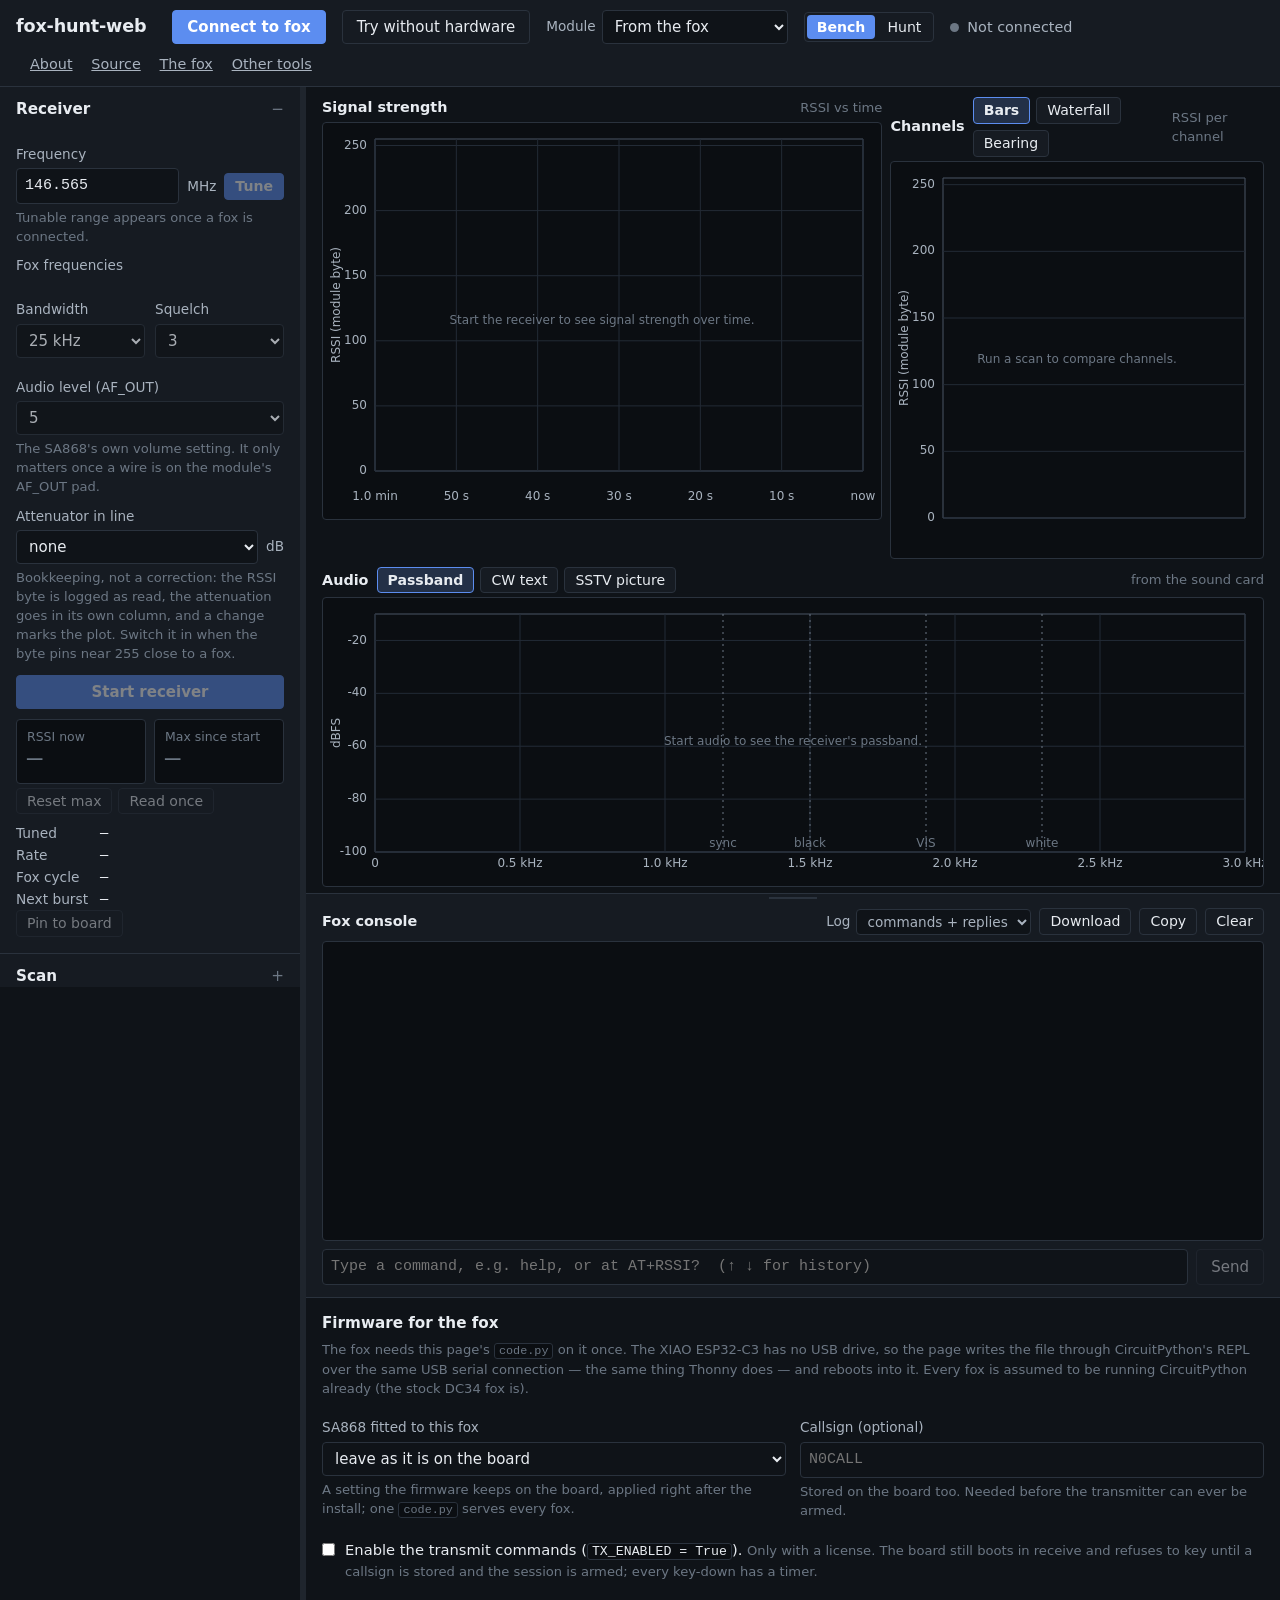
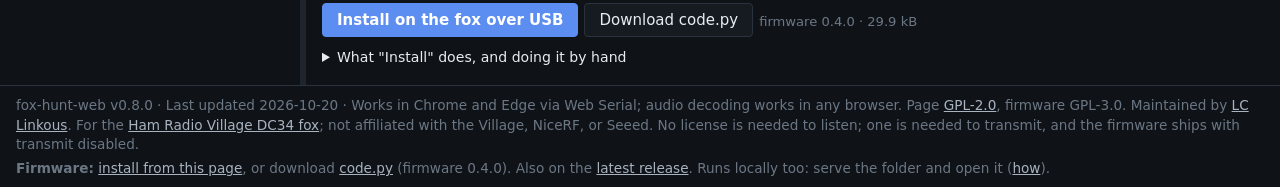
==== commit f4e285f4: "web fixes and set up for TX hooks properly for demos" ====
--- a/index.html
+++ b/index.html
@@ -152,6 +152,34 @@
       </div>
     </section>
 
+    <section data-section="pair" id="pairSection">
+      <h2><button type="button" aria-expanded="false">Bench pair</button></h2>
+      <div class="body">
+        <p class="hint" style="margin:0 0 8px">A second fox on another USB port is the <b>beacon</b>; the one connected above stays the <b>receiver</b> with everything on this page. Both on dummy loads, a few feet apart. Verifies a fox's TX, the cycle timing, autoseek and the decoders without going outside.</p>
+        <div class="tools"><button class="btn" id="pairBtn">Pair a second fox</button><span class="hint" id="pairStatus" style="align-self:center">not paired</span></div>
+        <div id="pairControls" hidden>
+          <dl class="kv"><dt>Beacon fox</dt><dd id="pairIdent">—</dd><dt>Firmware</dt><dd id="pairFw">—</dd><dt>Tuned</dt><dd id="pairFreq">—</dd><dt>Transmit</dt><dd id="pairTx">—</dd></dl>
+          <div class="field"><label for="pairCallsign">Callsign on the beacon</label>
+            <div class="row"><input type="text" id="pairCallsign" placeholder="N0CALL" maxlength="16" style="text-transform:uppercase"><button class="btn small" id="pairCallsignBtn">Save</button></div></div>
+          <label class="field" style="display:flex;gap:8px;align-items:flex-start"><input type="checkbox" id="pairArm" style="margin-top:3px"><span>Arm the beacon: I hold an amateur radio license, its callsign is mine or my event's, and a dummy load or antenna is on its RF port.</span></label>
+          <div class="field"><label for="pairFreqIn">Beacon frequency (MHz)</label>
+            <div class="row"><input type="number" id="pairFreqIn" step="0.0125" style="width:100%"><button class="btn small" id="pairTuneBtn" title="Tune the beacon">Tune</button><button class="btn small" id="pairFollowBtn" title="Tune the beacon to the receiver's frequency">= receiver</button></div></div>
+          <div class="two-col">
+            <div class="field"><label for="pairMsg">Message</label><input type="text" id="pairMsg" value="FOX" maxlength="40" style="text-transform:uppercase;width:100%"></div>
+            <div class="field"><label for="pairDelay">Seconds between</label><input type="number" id="pairDelay" value="30" min="5" max="600" step="5" style="width:100%"></div>
+          </div>
+          <div class="tools">
+            <button class="btn primary" id="pairFoxBtn" disabled aria-pressed="false">Start beacon</button>
+            <button class="btn small" id="pairKeyBtn" disabled title="tx on 5: a 5 s carrier from the beacon">Key 5 s</button>
+            <button class="btn small" id="pairToneBtn" disabled title="tone 800 500">Tone</button>
+          </div>
+          <dl class="kv"><dt>Beacon</dt><dd id="pairFoxLine">stopped</dd></dl>
+          <div class="stack"><button class="btn block" id="pairDropBtn">Unpair</button></div>
+        </div>
+        <p class="hint" id="pairNote"></p>
+      </div>
+    </section>
+
     <section data-section="audio">
       <h2><button type="button" aria-expanded="false">Audio</button></h2>
       <div class="body">
@@ -257,6 +285,8 @@
         <div class="field" style="margin-top:10px"><label for="callsign">Callsign</label>
           <div class="row"><input type="text" id="callsign" placeholder="N0CALL" maxlength="16" style="text-transform:uppercase" disabled><button class="btn small" id="callsignBtn" disabled>Save</button></div>
           <p class="hint">Not used by this receive-only build. The transmit-capable firmware will refuse to key while this is <code>N0CALL</code>, so it is set here, once, ahead of time.</p></div>
+        <div class="field" style="margin-top:10px"><label class="row check"><input type="checkbox" id="sqWire" disabled> <span>SQ wire soldered to D2 <span class="sq-dot" id="sqDot" title="carrier detect"></span> <span id="sqLevel" class="dim"></span></span></label>
+          <p class="hint">Only tick this once a wire joins the SA868's SQ pad (module pin 1) to the XIAO's D2. The firmware then times carrier edges itself (<code>events</code>), and the cycle countdown comes from those instead of RSSI thresholds. Kept on the board.</p></div>
         <p class="hint" id="foxStatus"></p>
       </div>
     </section>
@@ -400,7 +430,7 @@
 <footer>
   fox-hunt-web <span id="appVersion"></span> · Last updated <time id="updated" datetime="2026-10-20">2026-10-20</time> · Works in Chrome and Edge via Web Serial; audio decoding works in any browser. Page <a href="https://github.com/LC-Linkous/fox-hunt-web/blob/main/LICENSE">GPL-2.0</a>, firmware GPL-3.0.
   Maintained by <a href="https://github.com/LC-Linkous">LC Linkous</a>. For the <a href="https://github.com/HamRadioVillage/dc34fox">Ham Radio Village DC34 fox</a>; not affiliated with the Village, NiceRF, or Seeed. No license is needed to listen; one is needed to transmit, and the firmware ships with transmit disabled.
-  <span class="fw"><b>Firmware:</b> <a href="#firmwareSection">install from this page</a>, or download <a id="fwLink" href="firmware/code.py" download="code.py">code.py</a> (firmware <span id="fwNeed">0.3.1</span>). Also on the <a href="https://github.com/LC-Linkous/fox-hunt-web/releases/latest">latest release</a>. Runs locally too: serve the folder and open it (<a href="about.html#local">how</a>).</span>
+  <span class="fw"><b>Firmware:</b> <a href="#firmwareSection">install from this page</a>, or download <a id="fwLink" href="firmware/code.py" download="code.py">code.py</a> (firmware <span id="fwNeed">0.4.0</span>). Also on the <a href="https://github.com/LC-Linkous/fox-hunt-web/releases/latest">latest release</a>. Runs locally too: serve the folder and open it (<a href="about.html#local">how</a>).</span>
 </footer>
 
 <script type="module" src="js/main.js"></script>
--- a/css/fox.css
+++ b/css/fox.css
@@ -93,3 +93,8 @@
 .fw-steps { margin-top: 10px; color: var(--ink-2); font-size: .88rem; }
 .fw-steps summary { cursor: pointer; color: var(--ink); }
 .fw-steps ol { padding-left: 20px; }
+
+/* the SQ wire's carrier light */
+.sq-dot { display:inline-block; width:10px; height:10px; border-radius:50%; background:var(--edge); vertical-align:middle; margin-left:4px; }
+.sq-dot.carrier { background:var(--ok); box-shadow:0 0 6px var(--ok); }
+.sq-dot.quiet { background:var(--held); }
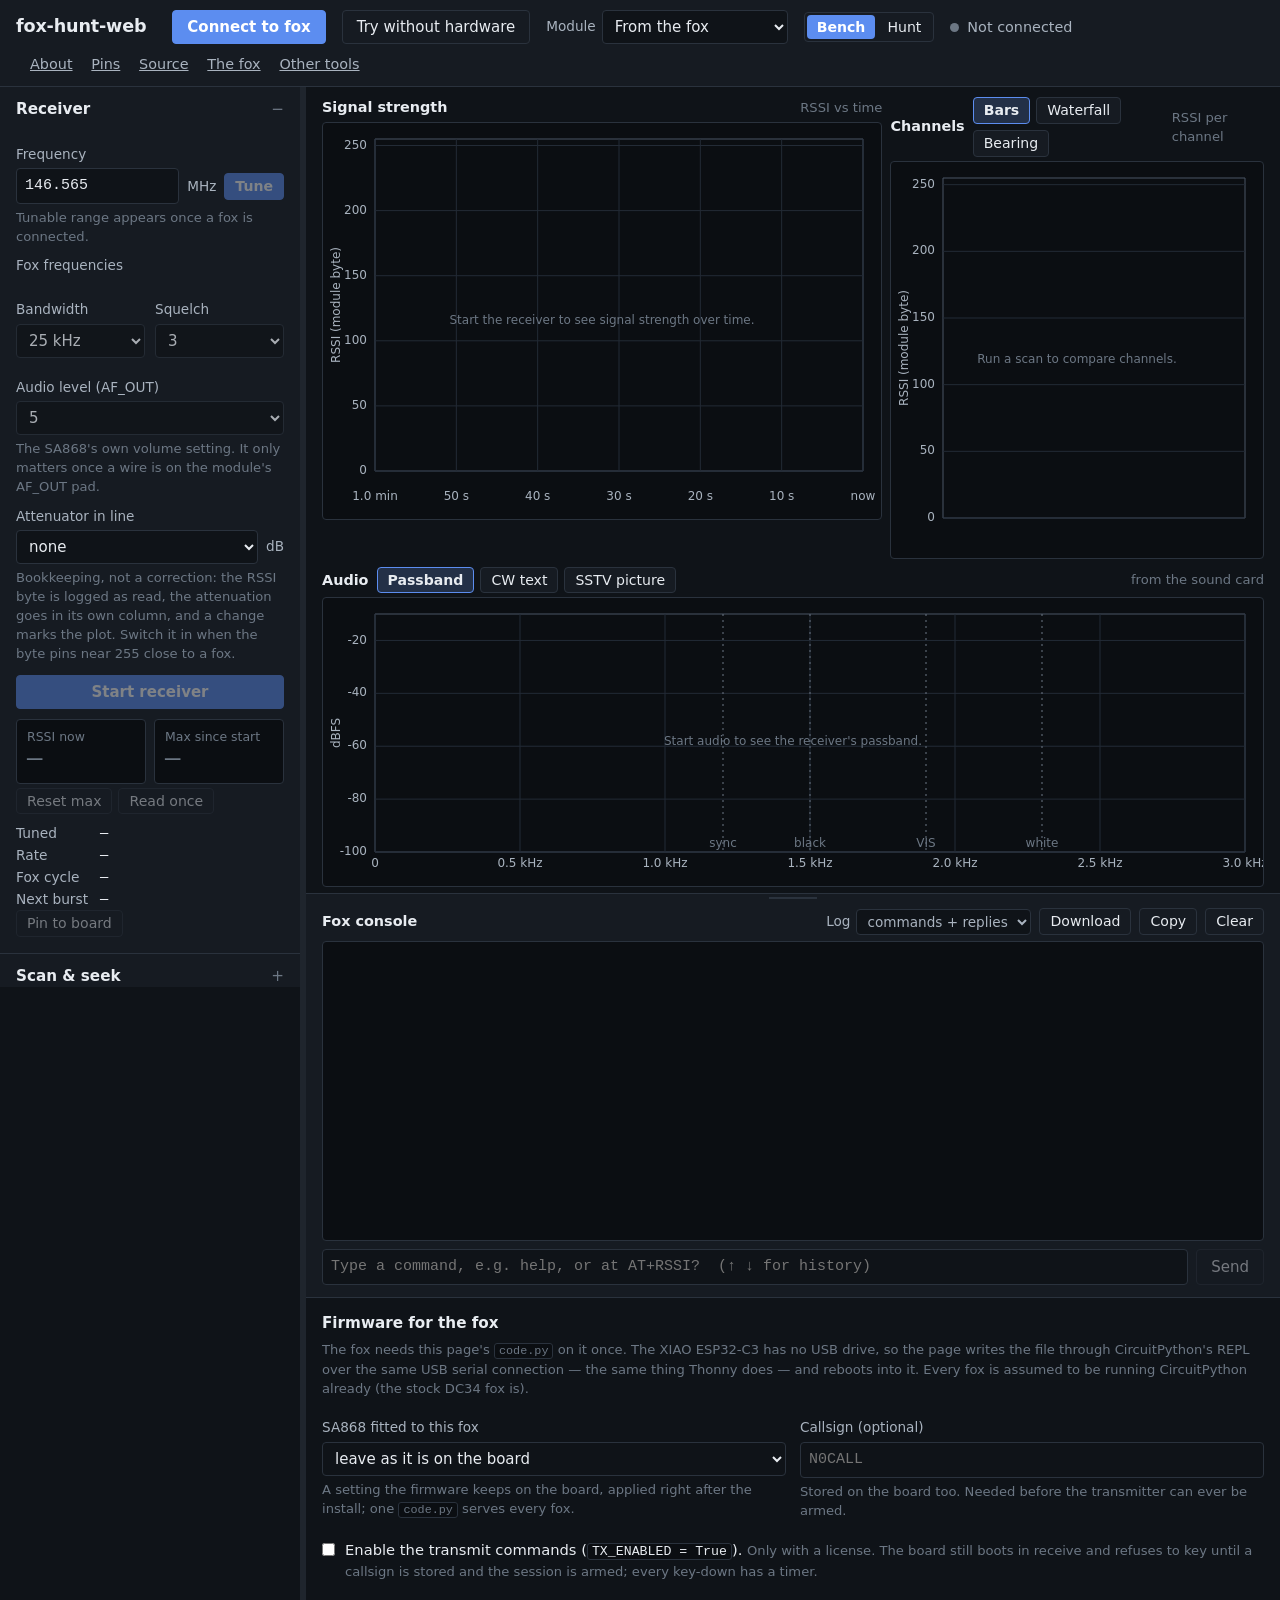
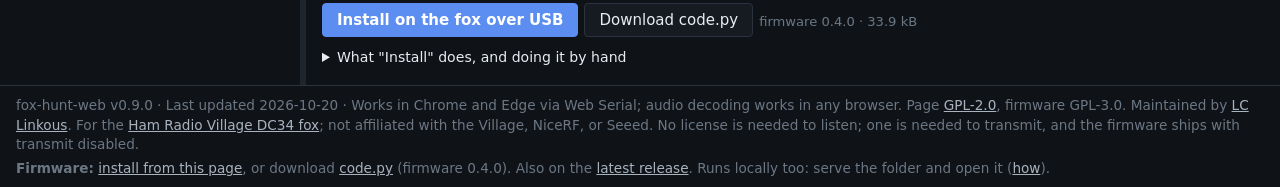
==== commit cd442985: "audit and side bar reorganize" ====
--- a/index.html
+++ b/index.html
@@ -6,7 +6,7 @@
   Source and license: https://github.com/LC-Linkous/fox-hunt-web
   Markup only. Styles in css/, behaviour in js/ (ES modules — serve over http, not file://).
 -->
-<html lang="en" data-theme="dark" data-traces="instrument">
+<html lang="en" data-theme="dark" data-traces="instrument" data-app="fox-hunt-web">
 <head>
 <meta charset="utf-8">
 <meta name="viewport" content="width=device-width, initial-scale=1">
@@ -31,9 +31,9 @@
       <option value="dual">SA868 dual-band</option>
     </select>
   </label>
-  <div class="views mode-tabs" role="tablist" aria-label="Layout">
-    <button class="btn small" id="modeBench" role="tab" aria-pressed="true" title="Every section and window">Bench</button>
-    <button class="btn small" id="modeHunt" role="tab" aria-pressed="false" title="One column: readout, countdown, board. For a phone and a yagi.">Hunt</button>
+  <div class="views mode-tabs" role="group" aria-label="Layout">
+    <button class="btn small" id="modeBench"  aria-pressed="true" title="Every section and window">Bench</button>
+    <button class="btn small" id="modeHunt"  aria-pressed="false" title="One column: readout, countdown, board. For a phone and a yagi.">Hunt</button>
   </div>
   <span class="status" id="status"><span class="dot"></span><span id="statusText">Not connected</span></span>
   <span class="badge" id="rxBadge" hidden title="PTT is held high by the firmware; this build cannot transmit">RX only</span>
@@ -44,6 +44,7 @@
   <span class="spacer"></span>
   <nav>
     <a href="about.html">About</a>
+    <a href="pins.html">Pins</a>
     <a href="https://github.com/LC-Linkous/fox-hunt-web">Source</a>
     <a href="https://github.com/HamRadioVillage/dc34fox">The fox</a>
     <a href="https://lc-linkous.github.io/tools">Other tools</a>
@@ -88,9 +89,8 @@
         <div class="tools"><button class="btn small" id="pinBtn" disabled title="Put the tuned frequency on the hunt board">Pin to board</button></div>
       </div>
     </section>
-
     <section data-section="scan">
-      <h2><button type="button" aria-expanded="false">Scan</button></h2>
+      <h2><button type="button" aria-expanded="false">Scan &amp; seek</button></h2>
       <div class="body">
         <p class="hint" style="margin:0 0 8px">Steps the receiver across a channel list and reads RSSI on each. Click a bar to tune there. About 150 ms per channel; 128 channels at most.</p>
         <div class="two-col">
@@ -120,11 +120,91 @@
         <div class="tools"><button class="btn small" id="seekSkipBtn" disabled title="Move on now">Skip</button><button class="btn small" id="seekLockBtn" disabled aria-pressed="false" title="Stay on this channel until unlocked">Lock</button><span class="hint" id="seekStatus" style="align-self:center"></span></div>
       </div>
     </section>
-
+    <section data-section="hunt">
+      <h2><button type="button" aria-expanded="false">Hunt</button></h2>
+      <div class="body">
+        <span class="label group">Bearing</span>
+        <p class="hint" style="margin:0 0 8px">With a directional antenna: start the receiver, hold <em>Capture</em>, turn through a full circle, release. RSSI against heading is plotted and the lobe's centre is the bearing. Two captures from two places, both with location on, give a fix.</p>
+        <div class="field"><span class="label">Heading source</span>
+          <div class="tools"><button class="btn small" id="compassBtn" aria-pressed="false">Use the compass</button><button class="btn small" id="northBtn" title="I'm pointing north now: calibrates a relative sensor, trims an absolute one">Mark north</button></div>
+          <dl class="kv"><dt>Compass</dt><dd id="compassText">off</dd><dt>Heading</dt><dd id="headingText">—</dd></dl>
+          <label for="headingSlider" class="label" style="margin-top:6px">Manual heading (no compass, or on a laptop)</label>
+          <input type="range" id="headingSlider" min="0" max="359" value="0" style="width:100%"><p class="hint">Used whenever the compass has no heading. Turn the antenna and drag to match; on a bench, drag to "turn" the simulated yagi.</p></div>
+        <div class="stack"><button class="btn primary block" id="captureBtn" disabled aria-pressed="false">Hold to capture</button></div>
+        <p class="hint" id="captureStatus"></p>
+        <div class="markers-wrap" style="margin-top:8px"><table class="markers bearings" id="bearingTable"><thead><tr><th>When</th><th>MHz</th><th>Bearing</th><th>Width</th><th>Where</th><th></th></tr></thead><tbody id="bearingBody"></tbody></table><p class="hint" id="bearingEmpty">No captures yet.</p></div>
+        <dl class="kv"><dt>Fix</dt><dd id="fixText">needs two captures with location from different places</dd></dl>
+        <div class="tools"><button class="btn small" id="fixCopyBtn" disabled>Copy fix</button><button class="btn small" id="bearingClearBtn">Clear captures</button></div>
+        <span class="label group" style="margin-top:14px">Hunt board</span>
+        <p class="hint" style="margin:0 0 8px">The foxes in play. Pin a frequency here, from the receiver, from a scan, or let autoseek do it; each one keeps its own last-heard time, max, cycle timing and ID. Saved with the session.</p>
+        <div class="row"><input type="number" id="boardFreq" placeholder="MHz" step="0.0125" style="width:100%"><button class="btn small" id="boardAddBtn">Pin</button></div>
+        <div class="markers-wrap" style="margin-top:8px"><table class="markers board" id="boardTable"><thead><tr><th>MHz</th><th>ID</th><th>Heard</th><th>Max</th><th>Next</th><th>Trend</th><th></th></tr></thead><tbody id="boardBody"></tbody></table><p class="hint" id="boardEmpty">Nothing pinned yet.</p></div>
+        <div class="tools" style="margin-top:6px"><button class="btn small" id="boardClearBtn">Clear board</button></div>
+      </div>
+    </section>
+    <section data-section="audio">
+      <h2><button type="button" aria-expanded="false">Audio</button></h2>
+      <div class="body">
+        <p class="hint" style="margin:0 0 8px">The SA868's AF_OUT pad → a USB sound card → this page. Decodes a fox's Morse ID and SSTV pictures in the browser; the fox firmware is not involved.</p>
+        <div class="field"><label for="audioDev">Input</label><div class="row"><select id="audioDev" style="width:100%"><option value="">Default input</option></select><button class="btn small" id="audioRefresh" title="Re-list inputs (labels appear after the first permission)">↻</button></div></div>
+        <div class="stack"><button class="btn primary block" id="audioBtn" aria-pressed="false">Start audio</button></div>
+        <dl class="kv"><dt>Permission</dt><dd id="audioPerm">—</dd><dt>Input</dt><dd id="audioInfo">—</dd><dt>Level</dt><dd id="audioLevel">—</dd><dt>Processing</dt><dd id="audioProc">asks for: echo cancellation off, auto gain off, noise suppression off, mono, 48 kHz</dd></dl>
+        <p class="hint">Audio is decoded in memory and never stored; the decoded text and pictures are saved only when you click Save. If the browser grants a setting the page didn't ask for (an automatic gain, say), it is shown above in red — that is the usual reason a decoder "doesn't work".</p>
+        <span class="label group">CW</span>
+        <div class="two-col">
+          <div class="field"><label for="cwTone">Pitch</label><div class="row"><input type="number" id="cwTone" value="800" min="300" max="1500" step="10"><span class="suffix">Hz</span></div></div>
+          <div class="field"><label class="row check" style="margin-top:22px"><input type="checkbox" id="cwAuto" checked> <span>Follow the pitch</span></label></div>
+        </div>
+        <dl class="kv"><dt>Speed</dt><dd id="cwWpm">—</dd><dt>Signal</dt><dd id="cwSignal">—</dd></dl>
+        <div class="tools"><button class="btn small" id="cwClearBtn">Clear text</button><button class="btn small" id="cwSaveBtn" disabled>Save text</button></div>
+        <span class="label group">SSTV</span>
+        <p class="hint" style="margin:0 0 6px">Martin M1 / M2, Scottie S1 / S2, Robot36. The mode comes from the VIS header; the picture draws line by line in the Audio window.</p>
+        <dl class="kv"><dt>Status</dt><dd id="sstvStatus">waiting for a VIS header</dd></dl>
+        <div class="tools"><button class="btn small" id="sstvSaveBtn" disabled>Save picture PNG</button><button class="btn small" id="sstvResetBtn">Reset</button></div>
+      </div>
+    </section>
+    <section data-section="session">
+      <h2><button type="button" aria-expanded="false">Session</button></h2>
+      <div class="body">
+        <span class="label group">Recording</span>
+        <p class="hint" style="margin:0 0 8px">While recording, every reading and every scan is kept with a timestamp.</p>
+        <div class="stack"><button class="btn primary block" id="recBtn" aria-pressed="false">Start recording</button></div>
+        <dl class="kv">
+          <dt>Readings</dt><dd id="recReadings">0</dd>
+          <dt>Scans</dt><dd id="recScans">0</dd>
+        </dl>
+        <span class="label group">Save</span>
+        <div class="tools">
+          <button class="btn small" id="recReadingsBtn" disabled title="timestamp_iso,t_ms,frequency_mhz,rssi,lat,lon,accuracy_m">Readings CSV</button>
+          <button class="btn small" id="recScansBtn" disabled title="one row per channel per scan">Scans CSV</button>
+          <button class="btn small" id="recJsonBtn" disabled title="Everything, plus the settings and the fox's identity, as one JSON">Save session</button>
+          <button class="btn small" id="recClearBtn" disabled>Clear</button>
+        </div>
+        <span class="label group">Location</span>
+        <label class="row check"><input type="checkbox" id="geoChk"> <span>Stamp readings and scans with the device's location. <span class="hint">Off by default. A fix older than 15 s is not used. Lat, lon and accuracy go into their own columns; nothing leaves the page.</span></span></label>
+        <dl class="kv"><dt>Fix</dt><dd id="geoText">off</dd></dl>
+        <span class="label group">Replay</span>
+        <div class="tools" style="margin-bottom:6px"><button class="btn small" id="sessLoadBtn">Load session</button><span class="hint" id="sessName" style="align-self:center">A loaded session replays into the windows; the fox is left alone.</span></div>
+        <input type="range" id="clipSlider" aria-label="Replay position" min="0" max="0" value="0" style="width:100%" disabled>
+        <div class="tools">
+          <button class="btn small" id="clipPlayBtn" aria-pressed="false" disabled>Play</button>
+          <select id="clipSpeed" aria-label="Replay speed"><option value="1">1×</option><option value="2">2×</option><option value="5">5×</option><option value="10">10×</option><option value="30">30×</option></select>
+          <button class="btn small" id="clipExitBtn" disabled>Live</button>
+          <span class="hint" id="clipPos" style="align-self:center">live</span>
+        </div>
+        <span class="label group" style="margin-top:14px">Pictures and CSV</span>
+        <div class="tools">
+          <button class="btn small" id="pngRssiBtn" disabled>RSSI plot PNG</button>
+          <button class="btn small" id="pngScanBtn" disabled>Scan plot PNG</button>
+          <button class="btn small" id="scanCsvBtn" disabled title="frequency_mhz,rssi for the scan on screen">Scan CSV</button>
+        </div>
+      </div>
+    </section>
     <section data-section="transmit" id="txSection">
       <h2><button type="button" aria-expanded="false">Transmit</button></h2>
       <div class="body">
-        <p class="hint" id="txDisabledNote">This fox is running the receive-only build. To transmit, set <code>TX_ENABLED = True</code> at the top of <code>code.py</code> and save it to the board again; the board still boots in receive and refuses to key until a callsign is stored and this section is armed. A license is required.</p>
+        <span class="label group">This fox</span>
+        <p class="hint" id="txDisabledNote">This fox is running the receive-only build, so nothing here can key it. To transmit, install the firmware again from the <a href="#firmwareSection">Firmware</a> section with <em>Transmit commands</em> ticked. The board still boots in receive and refuses to key until a callsign is stored and this section is armed. A license is required.</p>
         <div id="txControls" hidden>
           <label class="field" style="display:flex;gap:8px;align-items:flex-start"><input type="checkbox" id="txArm" style="margin-top:3px"><span>I hold an amateur radio license, the callsign below is mine or my event's, and an antenna or dummy load is on the RF port. <span class="hint">Sends <code>tx arm</code>; arming lasts until disconnect or reboot.</span></span></label>
           <dl class="kv"><dt>Callsign</dt><dd id="txCallsign">—</dd><dt>State</dt><dd id="txState">—</dd></dl>
@@ -149,12 +229,7 @@
           <dl class="kv"><dt>Beacon</dt><dd id="foxStatusLine">stopped</dd></dl>
         </div>
         <p class="hint" id="txStatus"></p>
-      </div>
-    </section>
-
-    <section data-section="pair" id="pairSection">
-      <h2><button type="button" aria-expanded="false">Bench pair</button></h2>
-      <div class="body">
+        <span class="label group" style="margin-top:14px">A second fox as the beacon</span>
         <p class="hint" style="margin:0 0 8px">A second fox on another USB port is the <b>beacon</b>; the one connected above stays the <b>receiver</b> with everything on this page. Both on dummy loads, a few feet apart. Verifies a fox's TX, the cycle timing, autoseek and the decoders without going outside.</p>
         <div class="tools"><button class="btn" id="pairBtn">Pair a second fox</button><span class="hint" id="pairStatus" style="align-self:center">not paired</span></div>
         <div id="pairControls" hidden>
@@ -179,101 +254,10 @@
         <p class="hint" id="pairNote"></p>
       </div>
     </section>
-
-    <section data-section="audio">
-      <h2><button type="button" aria-expanded="false">Audio</button></h2>
-      <div class="body">
-        <p class="hint" style="margin:0 0 8px">The SA868's AF_OUT pad → a USB sound card → this page. Decodes a fox's Morse ID and SSTV pictures in the browser; the fox firmware is not involved.</p>
-        <div class="field"><label for="audioDev">Input</label><div class="row"><select id="audioDev" style="width:100%"><option value="">Default input</option></select><button class="btn small" id="audioRefresh" title="Re-list inputs (labels appear after the first permission)">↻</button></div></div>
-        <div class="stack"><button class="btn primary block" id="audioBtn" aria-pressed="false">Start audio</button></div>
-        <dl class="kv"><dt>Permission</dt><dd id="audioPerm">—</dd><dt>Input</dt><dd id="audioInfo">—</dd><dt>Level</dt><dd id="audioLevel">—</dd><dt>Processing</dt><dd id="audioProc">asks for: echo cancellation off, auto gain off, noise suppression off, mono, 48 kHz</dd></dl>
-        <p class="hint">Audio is decoded in memory and never stored; the decoded text and pictures are saved only when you click Save. If the browser grants a setting the page didn't ask for (an automatic gain, say), it is shown above in red — that is the usual reason a decoder "doesn't work".</p>
-        <span class="label group">CW</span>
-        <div class="two-col">
-          <div class="field"><label for="cwTone">Pitch</label><div class="row"><input type="number" id="cwTone" value="800" min="300" max="1500" step="10"><span class="suffix">Hz</span></div></div>
-          <div class="field"><label class="row check" style="margin-top:22px"><input type="checkbox" id="cwAuto" checked> <span>Follow the pitch</span></label></div>
-        </div>
-        <dl class="kv"><dt>Speed</dt><dd id="cwWpm">—</dd><dt>Signal</dt><dd id="cwSignal">—</dd></dl>
-        <div class="tools"><button class="btn small" id="cwClearBtn">Clear text</button><button class="btn small" id="cwSaveBtn" disabled>Save text</button></div>
-        <span class="label group">SSTV</span>
-        <p class="hint" style="margin:0 0 6px">Martin M1 / M2, Scottie S1 / S2, Robot36. The mode comes from the VIS header; the picture draws line by line in the Audio window.</p>
-        <dl class="kv"><dt>Status</dt><dd id="sstvStatus">waiting for a VIS header</dd></dl>
-        <div class="tools"><button class="btn small" id="sstvSaveBtn" disabled>Save picture PNG</button><button class="btn small" id="sstvResetBtn">Reset</button></div>
-      </div>
-    </section>
-
-    <section data-section="bearing">
-      <h2><button type="button" aria-expanded="false">Bearing</button></h2>
-      <div class="body">
-        <p class="hint" style="margin:0 0 8px">With a directional antenna: start the receiver, hold <em>Capture</em>, turn through a full circle, release. RSSI against heading is plotted and the lobe's centre is the bearing. Two captures from two places, both with location on, give a fix.</p>
-        <div class="field"><span class="label">Heading source</span>
-          <div class="tools"><button class="btn small" id="compassBtn" aria-pressed="false">Use the compass</button><button class="btn small" id="northBtn" title="I'm pointing north now: calibrates a relative sensor, trims an absolute one">Mark north</button></div>
-          <dl class="kv"><dt>Compass</dt><dd id="compassText">off</dd><dt>Heading</dt><dd id="headingText">—</dd></dl>
-          <label for="headingSlider" class="label" style="margin-top:6px">Manual heading (no compass, or on a laptop)</label>
-          <input type="range" id="headingSlider" min="0" max="359" value="0" style="width:100%"><p class="hint">Used whenever the compass has no heading. Turn the antenna and drag to match; on a bench, drag to "turn" the simulated yagi.</p></div>
-        <div class="stack"><button class="btn primary block" id="captureBtn" disabled aria-pressed="false">Hold to capture</button></div>
-        <p class="hint" id="captureStatus"></p>
-        <div class="markers-wrap" style="margin-top:8px"><table class="markers bearings" id="bearingTable"><thead><tr><th>When</th><th>MHz</th><th>Bearing</th><th>Width</th><th>Where</th><th></th></tr></thead><tbody id="bearingBody"></tbody></table><p class="hint" id="bearingEmpty">No captures yet.</p></div>
-        <dl class="kv"><dt>Fix</dt><dd id="fixText">needs two captures with location from different places</dd></dl>
-        <div class="tools"><button class="btn small" id="fixCopyBtn" disabled>Copy fix</button><button class="btn small" id="bearingClearBtn">Clear captures</button></div>
-      </div>
-    </section>
-
-    <section data-section="board">
-      <h2><button type="button" aria-expanded="false">Hunt board</button></h2>
-      <div class="body">
-        <p class="hint" style="margin:0 0 8px">The foxes in play. Pin a frequency here, from the receiver, from a scan, or let autoseek do it; each one keeps its own last-heard time, max, cycle timing and ID. Saved with the session.</p>
-        <div class="row"><input type="number" id="boardFreq" placeholder="MHz" step="0.0125" style="width:100%"><button class="btn small" id="boardAddBtn">Pin</button></div>
-        <div class="markers-wrap" style="margin-top:8px"><table class="markers board" id="boardTable"><thead><tr><th>MHz</th><th>ID</th><th>Heard</th><th>Max</th><th>Next</th><th>Trend</th><th></th></tr></thead><tbody id="boardBody"></tbody></table><p class="hint" id="boardEmpty">Nothing pinned yet.</p></div>
-        <div class="tools" style="margin-top:6px"><button class="btn small" id="boardClearBtn">Clear board</button></div>
-      </div>
-    </section>
-
-    <section data-section="recording">
-      <h2><button type="button" aria-expanded="false">Recording</button></h2>
-      <div class="body">
-        <p class="hint" style="margin:0 0 8px">While recording, every reading and every scan is kept with a timestamp.</p>
-        <div class="stack"><button class="btn primary block" id="recBtn" aria-pressed="false">Start recording</button></div>
-        <dl class="kv">
-          <dt>Readings</dt><dd id="recReadings">0</dd>
-          <dt>Scans</dt><dd id="recScans">0</dd>
-        </dl>
-        <span class="label group">Save</span>
-        <div class="tools">
-          <button class="btn small" id="recReadingsBtn" disabled title="timestamp_iso,t_ms,frequency_mhz,rssi,lat,lon,accuracy_m">Readings CSV</button>
-          <button class="btn small" id="recScansBtn" disabled title="one row per channel per scan">Scans CSV</button>
-          <button class="btn small" id="recJsonBtn" disabled title="Everything, plus the settings and the fox's identity, as one JSON">Save session</button>
-          <button class="btn small" id="recClearBtn" disabled>Clear</button>
-        </div>
-        <span class="label group">Location</span>
-        <label class="row check"><input type="checkbox" id="geoChk"> <span>Stamp readings and scans with the device's location. <span class="hint">Off by default. A fix older than 15 s is not used. Lat, lon and accuracy go into their own columns; nothing leaves the page.</span></span></label>
-        <dl class="kv"><dt>Fix</dt><dd id="geoText">off</dd></dl>
-        <span class="label group">Replay</span>
-        <div class="tools" style="margin-bottom:6px"><button class="btn small" id="sessLoadBtn">Load session</button><span class="hint" id="sessName" style="align-self:center">A loaded session replays into the windows; the fox is left alone.</span></div>
-        <input type="range" id="clipSlider" min="0" max="0" value="0" style="width:100%" disabled>
-        <div class="tools">
-          <button class="btn small" id="clipPlayBtn" aria-pressed="false" disabled>Play</button>
-          <select id="clipSpeed" aria-label="Replay speed"><option value="1">1×</option><option value="2">2×</option><option value="5">5×</option><option value="10">10×</option><option value="30">30×</option></select>
-          <button class="btn small" id="clipExitBtn" disabled>Live</button>
-          <span class="hint" id="clipPos" style="align-self:center">live</span>
-        </div>
-      </div>
-    </section>
-
-    <section data-section="export">
-      <h2><button type="button" aria-expanded="false">Export</button></h2>
-      <div class="body">
-        <div class="tools">
-          <button class="btn small" id="pngRssiBtn" disabled>RSSI plot PNG</button>
-          <button class="btn small" id="pngScanBtn" disabled>Scan plot PNG</button>
-          <button class="btn small" id="scanCsvBtn" disabled title="frequency_mhz,rssi for the scan on screen">Scan CSV</button>
-        </div>
-      </div>
-    </section>
-
-    <section data-section="fox">
-      <h2><button type="button" aria-expanded="false">Fox configuration</button></h2>
-      <div class="body">
+    <section data-section="setup">
+      <h2><button type="button" aria-expanded="false">Setup</button></h2>
+      <div class="body">
+        <span class="label group">This fox</span>
         <p class="hint" style="margin:0 0 8px">Settings kept on the board, in the ESP32's NVM. They survive reboots and re-saving <code>code.py</code>.</p>
         <dl class="kv">
           <dt>Firmware</dt><dd id="fwVersion">—</dd>
@@ -284,16 +268,11 @@
         </dl>
         <div class="field" style="margin-top:10px"><label for="callsign">Callsign</label>
           <div class="row"><input type="text" id="callsign" placeholder="N0CALL" maxlength="16" style="text-transform:uppercase" disabled><button class="btn small" id="callsignBtn" disabled>Save</button></div>
-          <p class="hint">Not used by this receive-only build. The transmit-capable firmware will refuse to key while this is <code>N0CALL</code>, so it is set here, once, ahead of time.</p></div>
+          <p class="hint">Kept on the board. The transmit-capable firmware refuses to key while this is <code>N0CALL</code>; the receive-only build just stores it.</p></div>
         <div class="field" style="margin-top:10px"><label class="row check"><input type="checkbox" id="sqWire" disabled> <span>SQ wire soldered to D2 <span class="sq-dot" id="sqDot" title="carrier detect"></span> <span id="sqLevel" class="dim"></span></span></label>
           <p class="hint">Only tick this once a wire joins the SA868's SQ pad (module pin 1) to the XIAO's D2. The firmware then times carrier edges itself (<code>events</code>), and the cycle countdown comes from those instead of RSSI thresholds. Kept on the board.</p></div>
         <p class="hint" id="foxStatus"></p>
-      </div>
-    </section>
-
-    <section data-section="settings">
-      <h2><button type="button" aria-expanded="false">Settings</button></h2>
-      <div class="body">
+        <span class="label group" style="margin-top:14px">This page</span>
         <form id="settingsForm">
           <div class="field"><span class="label">Theme</span>
             <div class="radios row" style="gap:16px"><label><input type="radio" name="theme" value="dark"> <span>Dark</span></label><label><input type="radio" name="theme" value="light"> <span>Light</span></label></div></div>
@@ -325,7 +304,7 @@
         <div class="hunt-tile"><div class="lbl">Next burst</div><div class="huge" id="hCountdown">—</div><div class="sub" id="hCycle">listen on a channel to learn the fox's cycle</div></div>
       </div>
       <div class="hunt-actions">
-        <button class="btn primary" id="hLiveBtn" disabled>Start receiver</button>
+        <button class="btn primary" id="hLiveBtn" disabled aria-pressed="false">Start receiver</button>
         <button class="btn" id="hSeekBtn" disabled aria-pressed="false">Seek</button>
         <button class="btn" id="hSkipBtn" disabled>Skip</button>
         <button class="btn" id="hLockBtn" disabled aria-pressed="false">Lock</button>
@@ -338,7 +317,7 @@
         <div class="row" style="justify-content:space-between;flex-wrap:wrap;gap:6px"><h2>Bearing</h2><span class="hint" id="hHeading">heading —</span></div>
         <div class="chart-wrap"><canvas id="hPolar"></canvas></div>
         <div class="hunt-actions"><button class="btn primary" id="hCaptureBtn" disabled aria-pressed="false">Hold to capture</button><button class="btn" id="hCompassBtn" aria-pressed="false">Compass</button><button class="btn" id="hNorthBtn">Mark north</button></div>
-        <input type="range" id="hHeadingSlider" min="0" max="359" value="0" style="width:100%" title="Manual heading">
+        <input type="range" id="hHeadingSlider" aria-label="Heading" min="0" max="359" value="0" style="width:100%" title="Manual heading">
         <p class="hint" id="hBearingText">Hold Capture, turn a full circle, release.</p>
       </div>
       <div class="hunt-board">
@@ -355,17 +334,17 @@
         </div>
         <div class="window">
           <div class="window-head"><h2>Channels</h2>
-            <div class="views" role="tablist" aria-label="Channels view">
+            <div class="views" role="group" aria-label="Channels view">
               <button class="btn small" data-scan-view="bars" aria-pressed="true">Bars</button>
               <button class="btn small" data-scan-view="waterfall" aria-pressed="false" title="One row per scan; scan continuously to build it">Waterfall</button>
-              <button class="btn small" data-scan-view="bearing" aria-pressed="false" title="RSSI against heading from the Bearing section">Bearing</button>
+              <button class="btn small" data-scan-view="bearing" aria-pressed="false" title="RSSI against heading from a bearing capture (Hunt section)">Bearing</button>
             </div>
             <span class="hint" id="scanHead">RSSI per channel</span></div>
           <div class="chart-wrap"><canvas id="scanCanvas"></canvas><div class="tip" id="scanTip"></div></div>
         </div>
         <div class="window wide">
           <div class="window-head"><h2>Audio</h2>
-            <div class="views" role="tablist" aria-label="Audio view">
+            <div class="views" role="group" aria-label="Audio view">
               <button class="btn small" data-audio-view="spectrum" aria-pressed="true">Passband</button>
               <button class="btn small" data-audio-view="cw" aria-pressed="false">CW text</button>
               <button class="btn small" data-audio-view="sstv" aria-pressed="false">SSTV picture</button>
@@ -389,7 +368,7 @@
         <button class="btn small" id="conCopy" type="button">Copy</button>
         <button class="btn small" id="conClear" type="button">Clear</button>
       </div>
-      <div class="log" id="log" aria-live="polite"></div>
+      <div class="log" id="log"></div>
       <form class="log-send" id="sendForm">
         <input id="sendInput" type="text" placeholder="Type a command, e.g. help, or at AT+RSSI?  (↑ ↓ for history)" autocomplete="off" disabled>
         <button class="btn" type="submit" disabled>Send</button>
--- a/css/fox.css
+++ b/css/fox.css
@@ -46,7 +46,7 @@
 body.replaying .window-head h2::after { content: ' · replay'; color: var(--warn); font-weight: 400; }
 
 /* v0.5: hunt layout */
-body.hunt .sidebar, body.hunt .sidebar-handle, body.hunt .plot-area, body.hunt .console { display: none !important; }
+body.hunt .sidebar, body.hunt .sidebar-handle, body.hunt .plot-area, body.hunt .console, body.hunt .firmware { display: none !important; }
 body.hunt .app { grid-template-columns: 1fr; }
 .hunt { max-width: 760px; width: 100%; margin: 0 auto; padding: 10px 12px 24px; display: flex; flex-direction: column; gap: 10px; }
 .hunt-top { display: grid; grid-template-columns: 1fr 1fr; gap: 10px; }
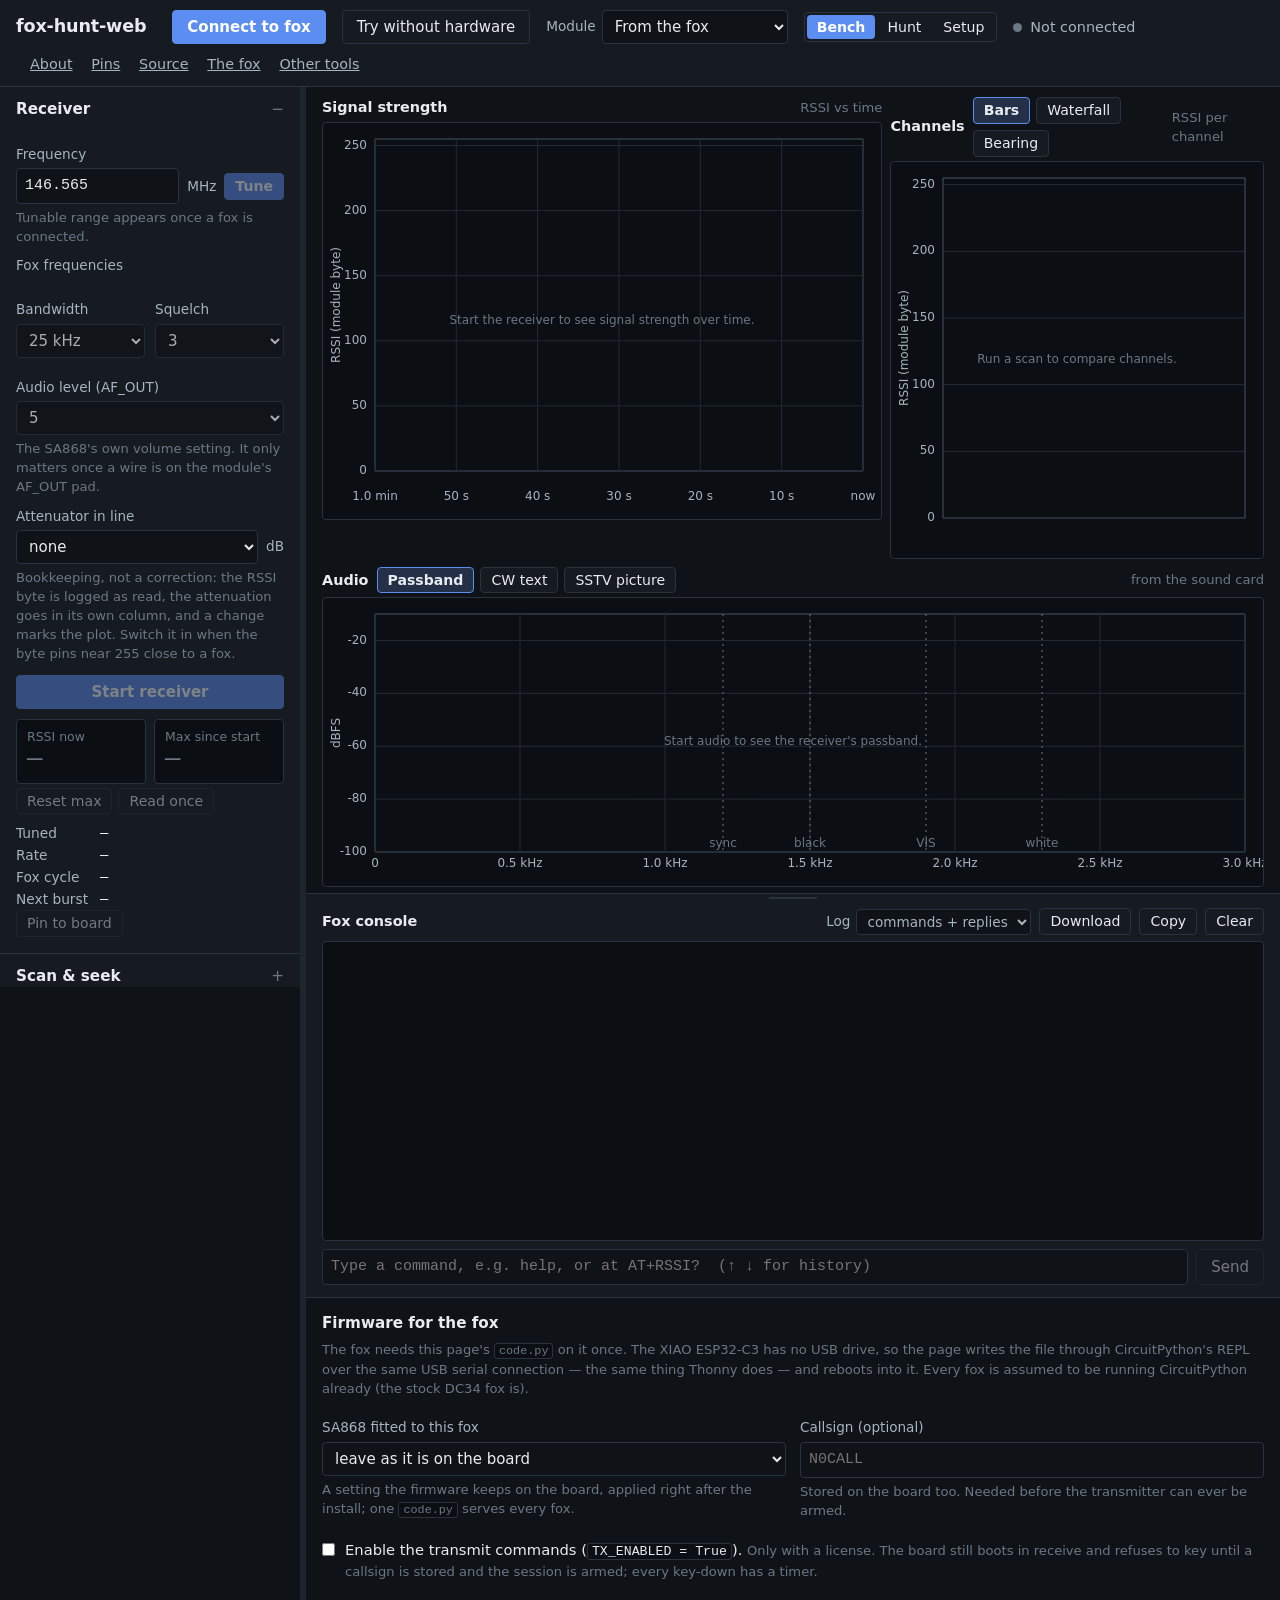
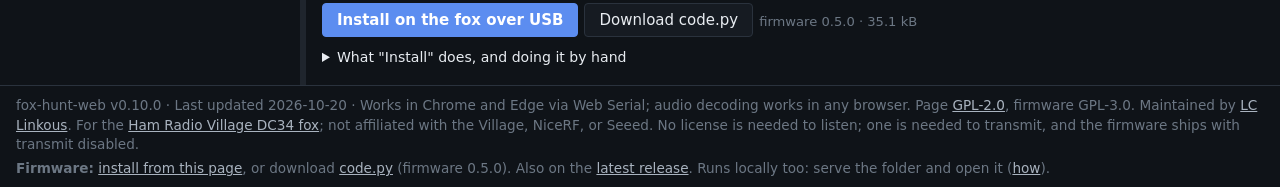
==== commit 9af0ab8d: "testing and configs page. moving widgets" ====
--- a/index.html
+++ b/index.html
@@ -34,6 +34,7 @@
   <div class="views mode-tabs" role="group" aria-label="Layout">
     <button class="btn small" id="modeBench"  aria-pressed="true" title="Every section and window">Bench</button>
     <button class="btn small" id="modeHunt"  aria-pressed="false" title="One column: readout, countdown, board. For a phone and a yagi.">Hunt</button>
+    <button class="btn small" id="modeSetup" aria-pressed="false" title="Set once: the event's channels, this fox, this page, the firmware.">Setup</button>
   </div>
   <span class="status" id="status"><span class="dot"></span><span id="statusText">Not connected</span></span>
   <span class="badge" id="rxBadge" hidden title="PTT is held high by the firmware; this build cannot transmit">RX only</span>
@@ -116,6 +117,7 @@
           <div class="field"><label for="seekDwell">Dwell up to</label><div class="row"><input type="number" id="seekDwell" value="30" min="5" max="300" step="5"><span class="suffix">s</span></div></div>
         </div>
         <label class="row check"><input type="checkbox" id="seekPin" checked> <span>Pin every channel it stops on to the hunt board</span></label>
+        <label class="row check"><input type="checkbox" id="seekChans"> <span>Step the event channels (Setup) instead of the scan range</span></label>
         <div class="stack" style="margin-top:8px"><button class="btn primary block" id="seekBtn" disabled aria-pressed="false">Seek</button></div>
         <div class="tools"><button class="btn small" id="seekSkipBtn" disabled title="Move on now">Skip</button><button class="btn small" id="seekLockBtn" disabled aria-pressed="false" title="Stay on this channel until unlocked">Lock</button><span class="hint" id="seekStatus" style="align-self:center"></span></div>
       </div>
@@ -150,6 +152,9 @@
         <div class="stack"><button class="btn primary block" id="audioBtn" aria-pressed="false">Start audio</button></div>
         <dl class="kv"><dt>Permission</dt><dd id="audioPerm">—</dd><dt>Input</dt><dd id="audioInfo">—</dd><dt>Level</dt><dd id="audioLevel">—</dd><dt>Processing</dt><dd id="audioProc">asks for: echo cancellation off, auto gain off, noise suppression off, mono, 48 kHz</dd></dl>
         <p class="hint">Audio is decoded in memory and never stored; the decoded text and pictures are saved only when you click Save. If the browser grants a setting the page didn't ask for (an automatic gain, say), it is shown above in red — that is the usual reason a decoder "doesn't work".</p>
+        <span class="label group">Noise quieting</span>
+        <label class="row check"><input type="checkbox" id="quietChk"> <span>Use the hiss as a carrier detector <span class="hint">An FM receiver's hiss (2.5–4 kHz here) drops when a carrier arrives, modulated or not. With the fox's squelch at 0 this is a second "signal present" signal that needs neither RSSI nor the SQ wire; it feeds the burst countdown when no SQ wire is declared.</span></span></label>
+        <dl class="kv"><dt>Quieting</dt><dd id="quietText">off</dd></dl>
         <span class="label group">CW</span>
         <div class="two-col">
           <div class="field"><label for="cwTone">Pitch</label><div class="row"><input type="number" id="cwTone" value="800" min="300" max="1500" step="10"><span class="suffix">Hz</span></div></div>
@@ -227,6 +232,21 @@
           <div class="field"><label for="foxDelay">Seconds between cycles</label><input type="number" id="foxDelay" value="30" min="5" max="600" step="5" style="width:100%" disabled></div>
           <div class="stack"><button class="btn primary block" id="foxBtn" disabled aria-pressed="false">Start beacon</button></div>
           <dl class="kv"><dt>Beacon</dt><dd id="foxStatusLine">stopped</dd></dl>
+          <span class="label group">Send a picture (SSTV)</span>
+          <p class="hint" style="margin:0 0 6px">This page plays the SSTV tones out of a sound card wired to the SA868's <code>MIC_IN</code> pad (pin 18); the fox is told <code>mic line</code> so its own tone pin floats, then keyed for the frame. Firmware 0.5.0+. <em>Preview tones</em> plays without keying, for checking the wiring or feeding the decoder.</p>
+          <div class="field"><label for="sstvFile">Picture</label><input type="file" id="sstvFile" accept="image/*" disabled></div>
+          <div class="two-col">
+            <div class="field"><label for="sstvTxMode">Mode</label><select id="sstvTxMode" style="width:100%" disabled><option value="8">Robot36 (36 s)</option><option value="40">Martin M2 (58 s)</option><option value="56">Scottie S2 (71 s)</option><option value="60">Scottie S1 (110 s)</option><option value="44">Martin M1 (114 s)</option></select></div>
+            <div class="field"><label for="sstvOut">Sound card out</label><select id="sstvOut" style="width:100%"><option value="">Default output</option></select></div>
+          </div>
+          <canvas id="sstvTxPreview" width="320" height="240" style="width:100%;max-width:320px;background:#000;border:1px solid var(--edge);border-radius:4px;display:block;margin:4px 0"></canvas>
+          <div class="tools">
+            <button class="btn primary" id="sstvSendBtn" disabled>Send picture</button>
+            <button class="btn small" id="sstvPreviewBtn" disabled title="Play the tones without keying">Preview tones</button>
+            <button class="btn small" id="sstvStopBtn" disabled>Stop</button>
+          </div>
+          <div class="fw-progress" id="sstvTxProgress" hidden><div class="bar"><div class="fill" id="sstvTxFill"></div></div></div>
+          <p class="hint" id="sstvTxNote"></p>
         </div>
         <p class="hint" id="txStatus"></p>
         <span class="label group" style="margin-top:14px">A second fox as the beacon</span>
@@ -254,10 +274,30 @@
         <p class="hint" id="pairNote"></p>
       </div>
     </section>
-    <section data-section="setup">
-      <h2><button type="button" aria-expanded="false">Setup</button></h2>
-      <div class="body">
-        <span class="label group">This fox</span>
+  </aside>
+  <div class="sidebar-handle" id="sidebarHandle" title="Drag to resize the sidebar"></div>
+
+  <!-- ================================================================ main -->
+  <main class="main">
+    <section class="setup" id="setupPanel" hidden aria-label="Setup">
+      <p class="hint" style="margin:0">Things set once and then left alone. Everything here is remembered — the fox's own settings on the board, the rest in this browser.</p>
+      <div class="setup-grid">
+        <div class="setup-card">
+          <h2>Event channels</h2>
+          <p class="hint">The frequencies the foxes use at this event. They become the Receiver presets, the scan presets, the autoseek list and a one-click set of hunt-board pins. Edit any time; a hunt rarely knows them all beforehand.</p>
+          <table class="markers chans" id="chanTable"><thead><tr><th>Label</th><th>MHz</th><th></th></tr></thead><tbody id="chanBody"></tbody></table>
+          <div class="row" style="margin-top:6px"><input type="text" id="chanLabel" placeholder="Fox 1" maxlength="24" style="width:40%"><input type="number" id="chanFreq" step="0.0125" placeholder="146.5650" style="width:40%"><button class="btn small" id="chanAddBtn">Add</button></div>
+          <div class="tools" style="margin-top:8px">
+            <button class="btn small" id="chanDefaultsBtn" title="146.565 and 433.900, the dc34fox frequencies">Fox defaults</button>
+            <button class="btn small" id="chanPinAllBtn" title="Pin every channel to the hunt board">Pin all to the board</button>
+            <button class="btn small" id="chanSeekBtn" title="Autoseek steps these channels instead of a scan range">Seek these</button>
+            <button class="btn small" id="chanExportBtn">Export JSON</button>
+            <button class="btn small" id="chanImportBtn">Import JSON</button>
+          </div>
+          <p class="hint" id="chanNote"></p>
+        </div>
+        <div class="setup-card">
+          <h2>This fox</h2>
         <p class="hint" style="margin:0 0 8px">Settings kept on the board, in the ESP32's NVM. They survive reboots and re-saving <code>code.py</code>.</p>
         <dl class="kv">
           <dt>Firmware</dt><dd id="fwVersion">—</dd>
@@ -272,7 +312,9 @@
         <div class="field" style="margin-top:10px"><label class="row check"><input type="checkbox" id="sqWire" disabled> <span>SQ wire soldered to D2 <span class="sq-dot" id="sqDot" title="carrier detect"></span> <span id="sqLevel" class="dim"></span></span></label>
           <p class="hint">Only tick this once a wire joins the SA868's SQ pad (module pin 1) to the XIAO's D2. The firmware then times carrier edges itself (<code>events</code>), and the cycle countdown comes from those instead of RSSI thresholds. Kept on the board.</p></div>
         <p class="hint" id="foxStatus"></p>
-        <span class="label group" style="margin-top:14px">This page</span>
+        </div>
+        <div class="setup-card">
+          <h2>This page</h2>
         <form id="settingsForm">
           <div class="field"><span class="label">Theme</span>
             <div class="radios row" style="gap:16px"><label><input type="radio" name="theme" value="dark"> <span>Dark</span></label><label><input type="radio" name="theme" value="light"> <span>Light</span></label></div></div>
@@ -291,13 +333,10 @@
           <span class="label group">Debugging</span>
           <label class="row check"><input type="checkbox" name="rawBytes"> <span>Echo raw received chunks in the console</span></label>
         </form>
-      </div>
-    </section>
-  </aside>
-  <div class="sidebar-handle" id="sidebarHandle" title="Drag to resize the sidebar"></div>
-
-  <!-- ================================================================ main -->
-  <main class="main">
+        </div>
+      </div>
+      <p class="hint">The firmware installer is below, and the <a href="pins.html">pins page</a> shows where the two optional wires go.</p>
+    </section>
     <section class="hunt" id="huntPanel" hidden aria-label="Hunt">
       <div class="hunt-top">
         <div class="hunt-tile"><div class="lbl">RSSI</div><div class="huge" id="hRssi">—</div><div class="sub" id="hFreq">not connected</div></div>
@@ -409,7 +448,7 @@
 <footer>
   fox-hunt-web <span id="appVersion"></span> · Last updated <time id="updated" datetime="2026-10-20">2026-10-20</time> · Works in Chrome and Edge via Web Serial; audio decoding works in any browser. Page <a href="https://github.com/LC-Linkous/fox-hunt-web/blob/main/LICENSE">GPL-2.0</a>, firmware GPL-3.0.
   Maintained by <a href="https://github.com/LC-Linkous">LC Linkous</a>. For the <a href="https://github.com/HamRadioVillage/dc34fox">Ham Radio Village DC34 fox</a>; not affiliated with the Village, NiceRF, or Seeed. No license is needed to listen; one is needed to transmit, and the firmware ships with transmit disabled.
-  <span class="fw"><b>Firmware:</b> <a href="#firmwareSection">install from this page</a>, or download <a id="fwLink" href="firmware/code.py" download="code.py">code.py</a> (firmware <span id="fwNeed">0.4.0</span>). Also on the <a href="https://github.com/LC-Linkous/fox-hunt-web/releases/latest">latest release</a>. Runs locally too: serve the folder and open it (<a href="about.html#local">how</a>).</span>
+  <span class="fw"><b>Firmware:</b> <a href="#firmwareSection">install from this page</a>, or download <a id="fwLink" href="firmware/code.py" download="code.py">code.py</a> (firmware <span id="fwNeed">0.5.0</span>). Also on the <a href="https://github.com/LC-Linkous/fox-hunt-web/releases/latest">latest release</a>. Runs locally too: serve the folder and open it (<a href="about.html#local">how</a>).</span>
 </footer>
 
 <script type="module" src="js/main.js"></script>
--- a/css/fox.css
+++ b/css/fox.css
@@ -98,3 +98,13 @@
 .sq-dot { display:inline-block; width:10px; height:10px; border-radius:50%; background:var(--edge); vertical-align:middle; margin-left:4px; }
 .sq-dot.carrier { background:var(--ok); box-shadow:0 0 6px var(--ok); }
 .sq-dot.quiet { background:var(--held); }
+
+/* the Setup page: set once, then forgotten */
+body.setup .sidebar, body.setup .sidebar-handle, body.setup .plot-area, body.setup .console { display: none !important; }
+body.setup .app { grid-template-columns: 1fr; }
+.setup { max-width: 1100px; width: 100%; margin: 0 auto; padding: 10px 12px 24px; display: flex; flex-direction: column; gap: 10px; }
+.setup-grid { display: grid; grid-template-columns: repeat(auto-fit, minmax(300px, 1fr)); gap: 12px; align-items: start; }
+.setup-card { background: var(--panel); border: 1px solid var(--edge); border-radius: var(--radius); padding: 12px 14px; }
+.setup-card h2 { font-size: 1rem; margin: 0 0 8px; }
+table.chans td:nth-child(2) { font-family: var(--mono); }
+table.chans input { width: 100%; }
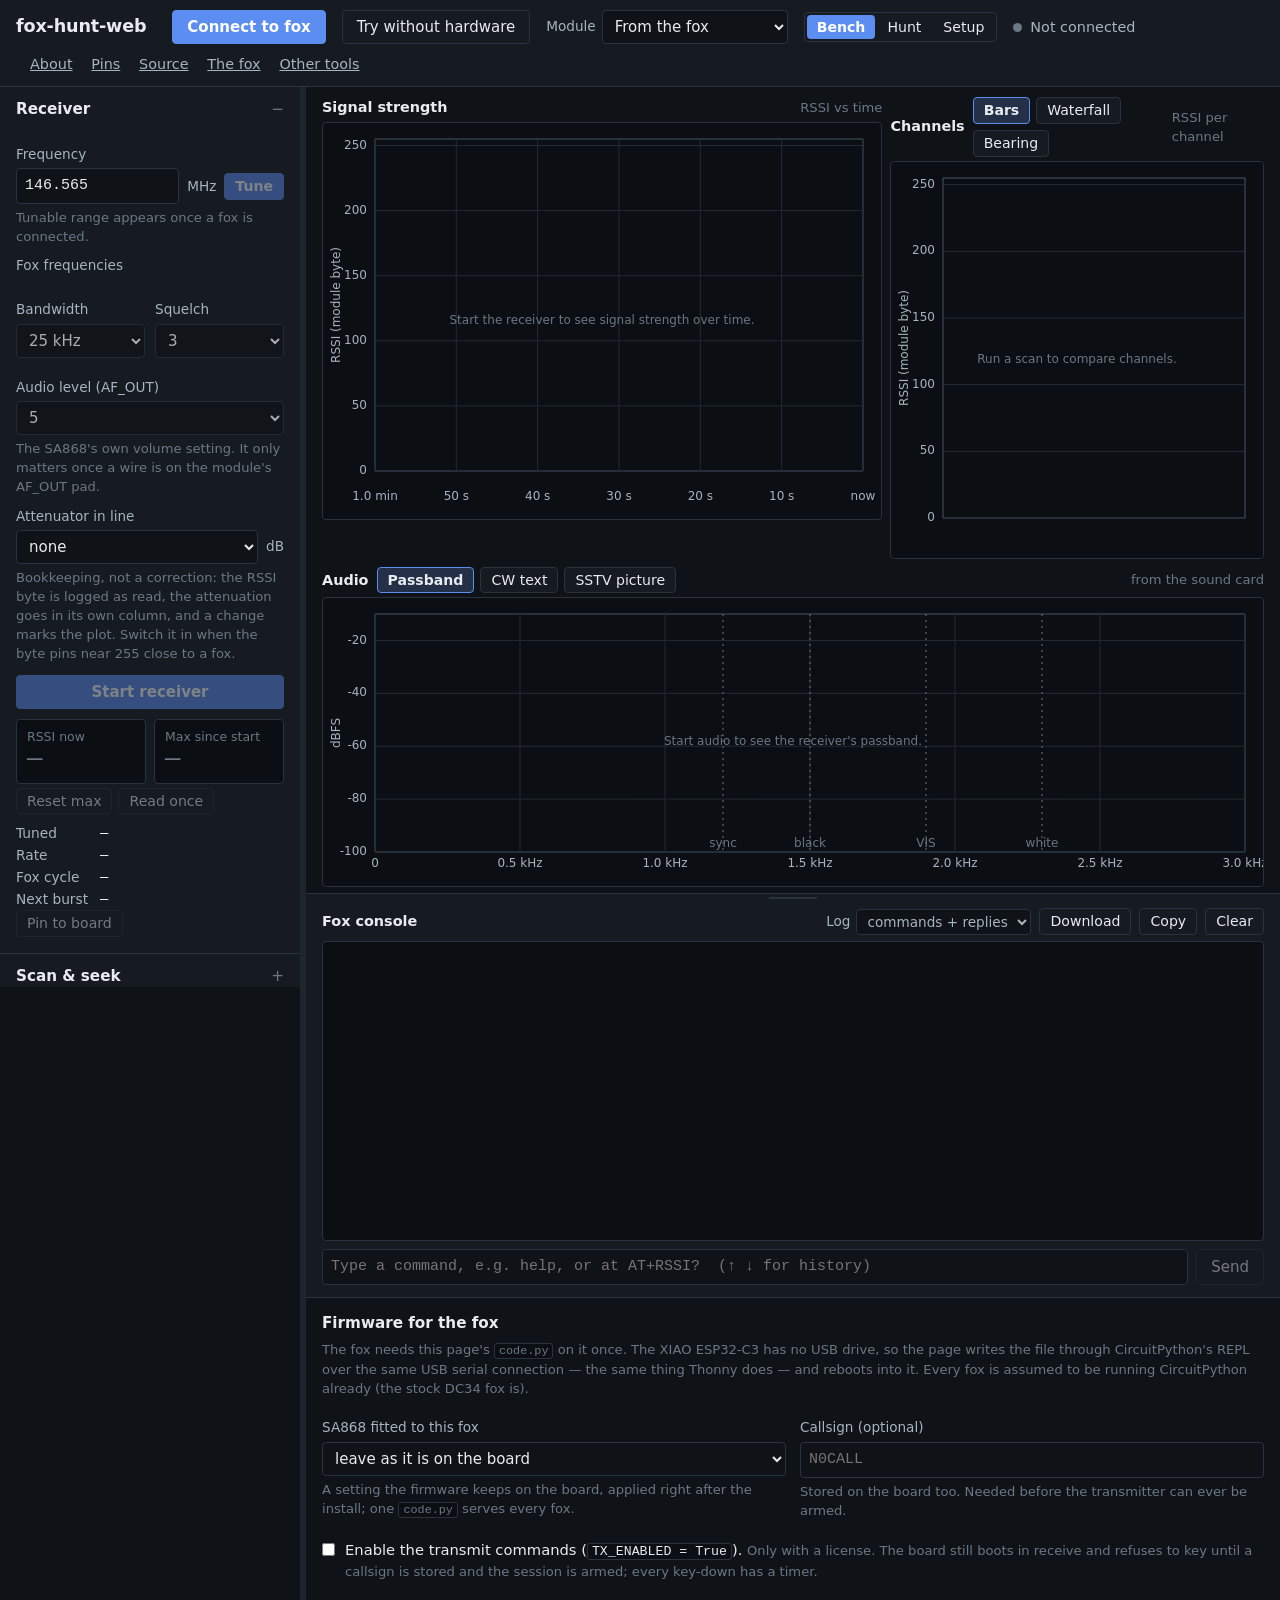
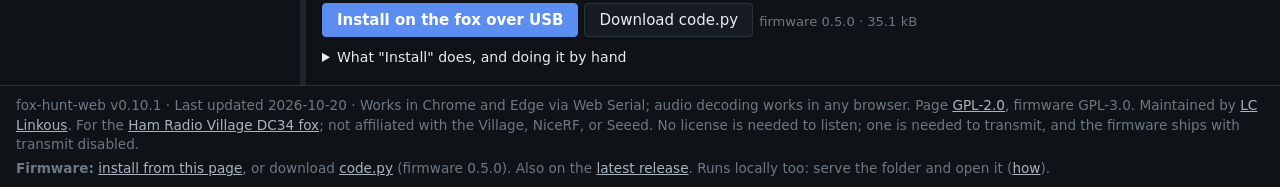
==== commit 94546196: "cosmetic UI and hunt instructions" ====
--- a/index.html
+++ b/index.html
@@ -147,6 +147,7 @@
     <section data-section="audio">
       <h2><button type="button" aria-expanded="false">Audio</button></h2>
       <div class="body">
+        <p class="hint" id="audioSource" style="margin:0 0 6px"></p>
         <p class="hint" style="margin:0 0 8px">The SA868's AF_OUT pad → a USB sound card → this page. Decodes a fox's Morse ID and SSTV pictures in the browser; the fox firmware is not involved.</p>
         <div class="field"><label for="audioDev">Input</label><div class="row"><select id="audioDev" style="width:100%"><option value="">Default input</option></select><button class="btn small" id="audioRefresh" title="Re-list inputs (labels appear after the first permission)">↻</button></div></div>
         <div class="stack"><button class="btn primary block" id="audioBtn" aria-pressed="false">Start audio</button></div>
@@ -232,6 +233,7 @@
           <div class="field"><label for="foxDelay">Seconds between cycles</label><input type="number" id="foxDelay" value="30" min="5" max="600" step="5" style="width:100%" disabled></div>
           <div class="stack"><button class="btn primary block" id="foxBtn" disabled aria-pressed="false">Start beacon</button></div>
           <dl class="kv"><dt>Beacon</dt><dd id="foxStatusLine">stopped</dd></dl>
+          <div id="sstvTxBlock">
           <span class="label group">Send a picture (SSTV)</span>
           <p class="hint" style="margin:0 0 6px">This page plays the SSTV tones out of a sound card wired to the SA868's <code>MIC_IN</code> pad (pin 18); the fox is told <code>mic line</code> so its own tone pin floats, then keyed for the frame. Firmware 0.5.0+. <em>Preview tones</em> plays without keying, for checking the wiring or feeding the decoder.</p>
           <div class="field"><label for="sstvFile">Picture</label><input type="file" id="sstvFile" accept="image/*" disabled></div>
@@ -247,6 +249,8 @@
           </div>
           <div class="fw-progress" id="sstvTxProgress" hidden><div class="bar"><div class="fill" id="sstvTxFill"></div></div></div>
           <p class="hint" id="sstvTxNote"></p>
+          </div>
+          <p class="hint" id="sstvTxOff" hidden>SSTV transmit needs a sound card wired to MIC_IN: tick it under Setup → Wires on this fox once it is.</p>
         </div>
         <p class="hint" id="txStatus"></p>
         <span class="label group" style="margin-top:14px">A second fox as the beacon</span>
@@ -286,9 +290,9 @@
           <h2>Event channels</h2>
           <p class="hint">The frequencies the foxes use at this event. They become the Receiver presets, the scan presets, the autoseek list and a one-click set of hunt-board pins. Edit any time; a hunt rarely knows them all beforehand.</p>
           <table class="markers chans" id="chanTable"><thead><tr><th>Label</th><th>MHz</th><th></th></tr></thead><tbody id="chanBody"></tbody></table>
-          <div class="row" style="margin-top:6px"><input type="text" id="chanLabel" placeholder="Fox 1" maxlength="24" style="width:40%"><input type="number" id="chanFreq" step="0.0125" placeholder="146.5650" style="width:40%"><button class="btn small" id="chanAddBtn">Add</button></div>
+          <div class="row" style="margin-top:6px"><input type="text" id="chanLabel" value="Fox 1" maxlength="24" aria-label="Label" style="width:40%"><input type="number" id="chanFreq" step="0.0125" value="146.5650" aria-label="MHz" style="width:40%"><button class="btn small" id="chanAddBtn">Add</button></div>
           <div class="tools" style="margin-top:8px">
-            <button class="btn small" id="chanDefaultsBtn" title="146.565 and 433.900, the dc34fox frequencies">Fox defaults</button>
+            <button class="btn small" id="chanDefaultsBtn" title="146.565 and 433.900, the frequencies the fox firmware ships with">Fox defaults</button>
             <button class="btn small" id="chanPinAllBtn" title="Pin every channel to the hunt board">Pin all to the board</button>
             <button class="btn small" id="chanSeekBtn" title="Autoseek steps these channels instead of a scan range">Seek these</button>
             <button class="btn small" id="chanExportBtn">Export JSON</button>
@@ -309,8 +313,14 @@
         <div class="field" style="margin-top:10px"><label for="callsign">Callsign</label>
           <div class="row"><input type="text" id="callsign" placeholder="N0CALL" maxlength="16" style="text-transform:uppercase" disabled><button class="btn small" id="callsignBtn" disabled>Save</button></div>
           <p class="hint">Kept on the board. The transmit-capable firmware refuses to key while this is <code>N0CALL</code>; the receive-only build just stores it.</p></div>
+        <span class="label group" style="margin-top:14px">Wires on this fox</span>
+        <p class="hint">A stock fox has none of these and everything over USB still works. Tick what has been soldered (see <a href="pins.html">Pins</a>); the page shows the matching features and hides the rest.</p>
         <div class="field" style="margin-top:10px"><label class="row check"><input type="checkbox" id="sqWire" disabled> <span>SQ wire soldered to D2 <span class="sq-dot" id="sqDot" title="carrier detect"></span> <span id="sqLevel" class="dim"></span></span></label>
           <p class="hint">Only tick this once a wire joins the SA868's SQ pad (module pin 1) to the XIAO's D2. The firmware then times carrier edges itself (<code>events</code>), and the cycle countdown comes from those instead of RSSI thresholds. Kept on the board.</p></div>
+        <div class="field"><label class="row check"><input type="checkbox" id="wireAudioIn"> <span>AF_OUT (pin 3) → a sound card's input</span></label>
+          <p class="hint">The audio the page decodes is this fox's receiver. Then noise quieting can drive the burst countdown too. Without it the Audio section still works from any other radio's headphone jack — just not tied to this fox's channel.</p></div>
+        <div class="field"><label class="row check"><input type="checkbox" id="wireAudioOut"> <span>A sound card's output → MIC_IN (pin 18)</span></label>
+          <p class="hint">Needed only to send SSTV pictures from the page (transmit build). Shows the <em>Send a picture</em> block under Transmit.</p></div>
         <p class="hint" id="foxStatus"></p>
         </div>
         <div class="setup-card">
@@ -338,6 +348,17 @@
       <p class="hint">The firmware installer is below, and the <a href="pins.html">pins page</a> shows where the two optional wires go.</p>
     </section>
     <section class="hunt" id="huntPanel" hidden aria-label="Hunt">
+      <div class="hunt-guide" id="hGuide"><span class="step" id="hGuideStep">1</span><span id="hGuideText">Connect a fox, then Start receiver on the fox's channel — or Seek to find it.</span><button class="btn small" id="hHelpBtn" aria-expanded="false" title="How a hunt goes">?</button></div>
+      <div class="hunt-help" id="hHelp" hidden>
+        <ol>
+          <li><b>Get on the channel.</b> Start receiver listens where the fox is tuned (Receiver presets, or the event channels under Setup). Seek steps through the channels and stops where something is on.</li>
+          <li><b>Read the big number.</b> RSSI is the module's 0–255 strength byte: warmer / colder, not metres. It climbs as you walk toward the fox and as the antenna points at it. Max remembers the best you have seen.</li>
+          <li><b>Wait for the fox to key.</b> Foxes transmit in bursts. After two bursts the countdown says when the next one comes: move during the gap, measure during the burst.</li>
+          <li><b>Take a bearing during a burst.</b> With a directional antenna: hold Capture, turn a full circle, release. The lobe's centre is the direction. Two bearings from two places give a fix.</li>
+          <li><b>Too strong?</b> When RSSI pins at the top, add attenuation (the dropdown is bookkeeping; the attenuator is in the coax) or swap to a worse antenna, and keep walking.</li>
+          <li><b>Pin what you find.</b> The hunt board keeps each fox's channel, ID, last-heard time and cycle. Audio from a sound card decodes the fox's Morse ID into the board.</li>
+        </ol>
+      </div>
       <div class="hunt-top">
         <div class="hunt-tile"><div class="lbl">RSSI</div><div class="huge" id="hRssi">—</div><div class="sub" id="hFreq">not connected</div></div>
         <div class="hunt-tile"><div class="lbl">Next burst</div><div class="huge" id="hCountdown">—</div><div class="sub" id="hCycle">listen on a channel to learn the fox's cycle</div></div>
@@ -350,7 +371,7 @@
         <button class="btn" id="hPinBtn" disabled>Pin</button>
         <select id="hAtten" aria-label="Attenuator in line" title="Attenuator in line (bookkeeping)"><option value="0">no atten</option><option value="3">3 dB</option><option value="6">6 dB</option><option value="10">10 dB</option><option value="20">20 dB</option><option value="30">30 dB</option><option value="40">40 dB</option></select>
       </div>
-      <p class="hint" id="hStatus">Connect a fox (or the simulated one), then Start receiver or Seek.</p>
+      <p class="hint" id="hStatus"></p>
       <div class="chart-wrap"><canvas id="huntCanvas"></canvas></div>
       <div class="hunt-bearing">
         <div class="row" style="justify-content:space-between;flex-wrap:wrap;gap:6px"><h2>Bearing</h2><span class="hint" id="hHeading">heading —</span></div>
--- a/css/fox.css
+++ b/css/fox.css
@@ -108,3 +108,14 @@
 .setup-card h2 { font-size: 1rem; margin: 0 0 8px; }
 table.chans td:nth-child(2) { font-family: var(--mono); }
 table.chans input { width: 100%; }
+table.chans td.hint { white-space: normal; text-align: left; font-family: var(--font); }
+table.chans th:first-child, table.chans td:first-child { text-align: left; }
+
+/* the hunt page's "what now" line */
+.hunt-guide { display: flex; align-items: center; gap: 10px; background: color-mix(in srgb, var(--accent) 12%, var(--panel)); border: 1px solid color-mix(in srgb, var(--accent) 40%, var(--edge)); border-radius: var(--radius); padding: 8px 10px; font-size: .95rem; }
+.hunt-guide .step { flex: none; width: 24px; height: 24px; border-radius: 50%; background: var(--accent); color: #fff; display: inline-flex; align-items: center; justify-content: center; font-weight: 700; font-size: .85rem; }
+.hunt-guide.on { background: color-mix(in srgb, var(--maxhold) 14%, var(--panel)); border-color: color-mix(in srgb, var(--maxhold) 50%, var(--edge)); }
+.hunt-guide.on .step { background: var(--maxhold); color: #000; }
+.hunt-guide #hGuideText { flex: 1; }
+.hunt-help { background: var(--panel); border: 1px solid var(--edge); border-radius: var(--radius); padding: 6px 12px 6px 28px; font-size: .9rem; color: var(--ink-2); }
+.hunt-help li { margin: 6px 0; line-height: 1.45; }
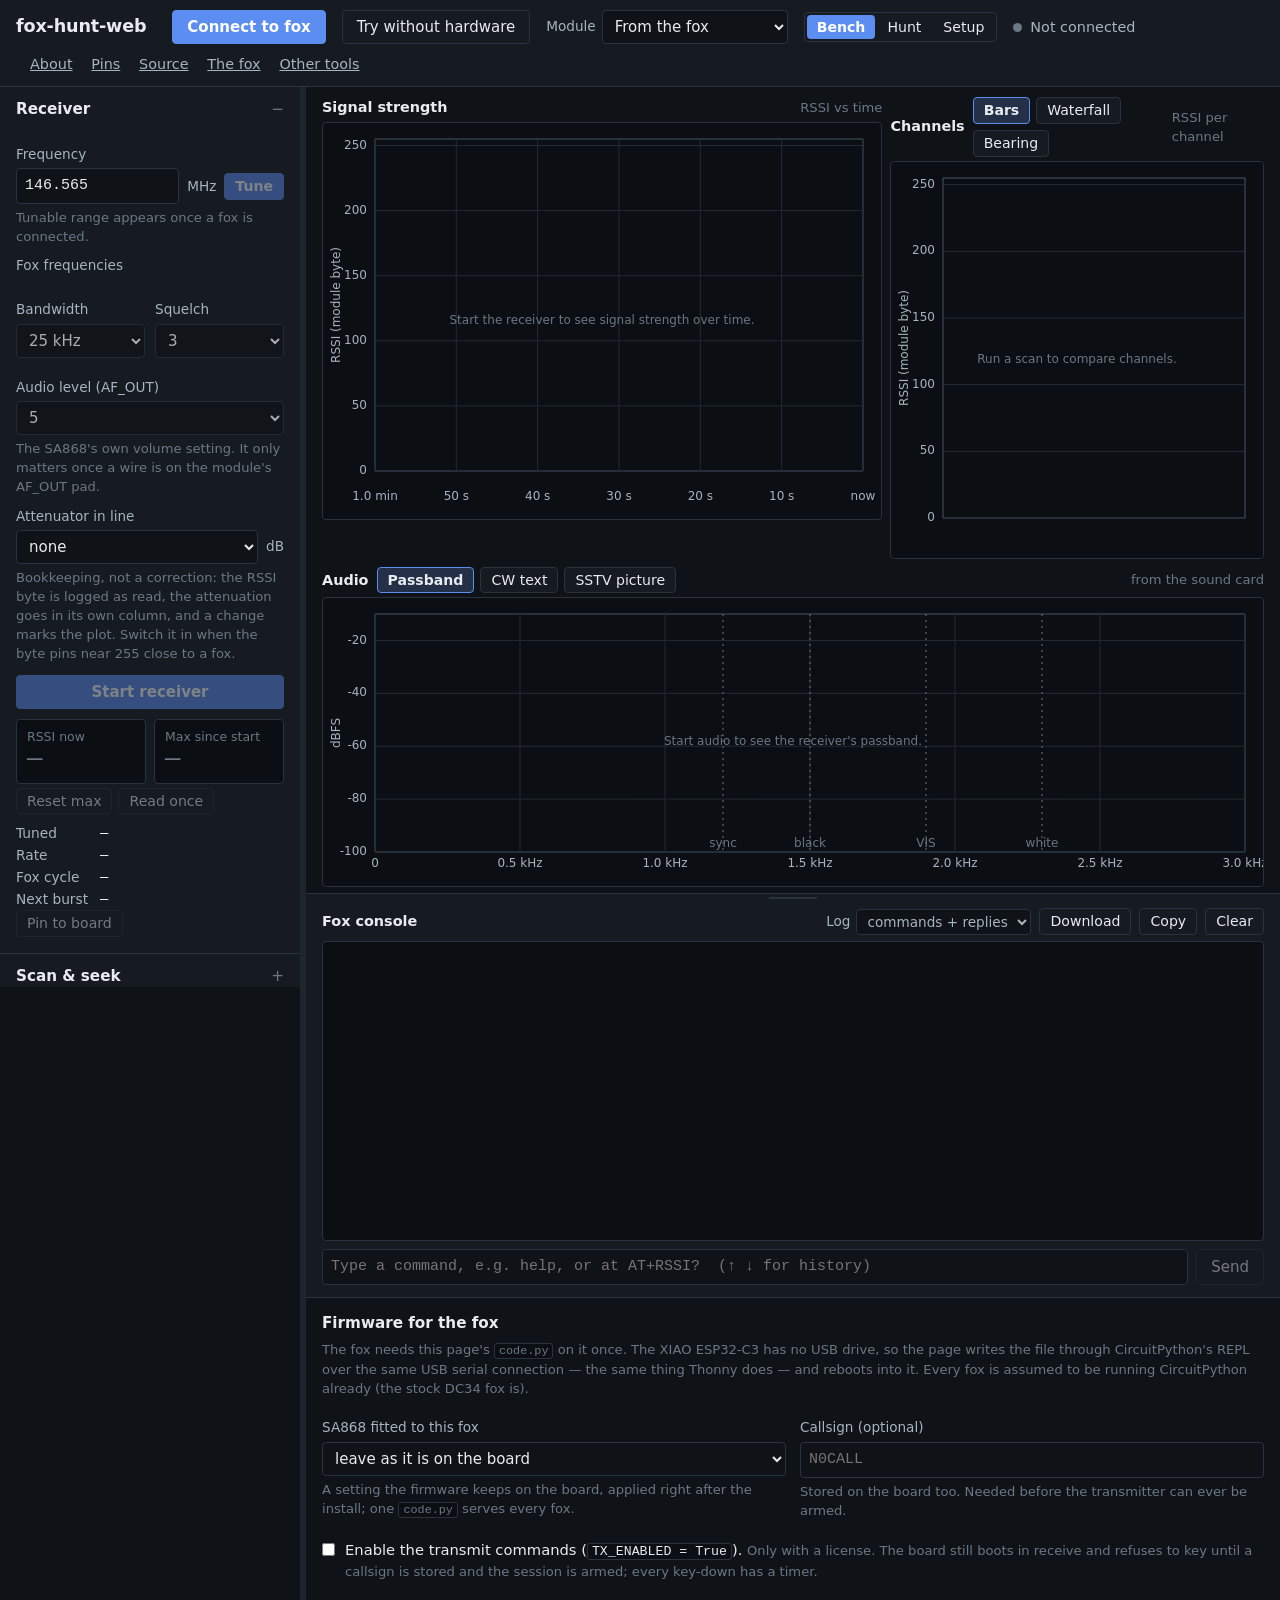
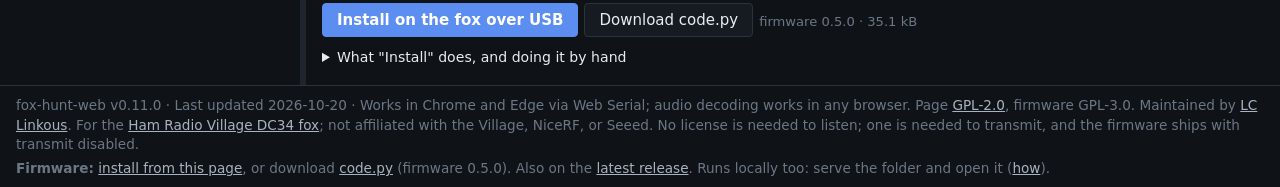
==== commit b20ce8ad: "shared bench decouple, test setup, workflows" ====
--- a/index.html
+++ b/index.html
@@ -101,6 +101,7 @@
         <div class="field"><label for="scanStep">Step</label><select id="scanStep" style="width:100%"><option value="12.5" selected>12.5 kHz</option><option value="25">25 kHz</option><option value="50">50 kHz</option><option value="100">100 kHz</option></select>
           <p class="hint" id="scanCount">25 channels, about 4 s</p></div>
         <div class="pills" id="scanPresets"></div>
+        <div class="tools"><button class="btn small" id="scanEventBtn" disabled title="A range from the lowest event channel to the highest, at the scan step">Scan the event</button></div>
         <div class="stack" style="margin-top:12px">
           <button class="btn primary block" id="scanBtn" disabled>Scan once</button>
           <button class="btn block" id="scanLoopBtn" disabled aria-pressed="false">Scan continuously</button>
@@ -151,6 +152,8 @@
         <p class="hint" style="margin:0 0 8px">The SA868's AF_OUT pad → a USB sound card → this page. Decodes a fox's Morse ID and SSTV pictures in the browser; the fox firmware is not involved.</p>
         <div class="field"><label for="audioDev">Input</label><div class="row"><select id="audioDev" style="width:100%"><option value="">Default input</option></select><button class="btn small" id="audioRefresh" title="Re-list inputs (labels appear after the first permission)">↻</button></div></div>
         <div class="stack"><button class="btn primary block" id="audioBtn" aria-pressed="false">Start audio</button></div>
+        <div class="field"><label for="listenLevel">Listen <span class="hint" id="listenText">off</span></label><input type="range" id="listenLevel" min="0" max="100" value="0" style="width:100%" aria-label="Listen level"></div>
+        <p class="hint" style="margin:-4px 0 8px">Plays the captured audio on this device's speaker or headphones. Watch for feedback with a laptop mic as the input.</p>
         <dl class="kv"><dt>Permission</dt><dd id="audioPerm">—</dd><dt>Input</dt><dd id="audioInfo">—</dd><dt>Level</dt><dd id="audioLevel">—</dd><dt>Processing</dt><dd id="audioProc">asks for: echo cancellation off, auto gain off, noise suppression off, mono, 48 kHz</dd></dl>
         <p class="hint">Audio is decoded in memory and never stored; the decoded text and pictures are saved only when you click Save. If the browser grants a setting the page didn't ask for (an automatic gain, say), it is shown above in red — that is the usual reason a decoder "doesn't work".</p>
         <span class="label group">Noise quieting</span>
@@ -371,6 +374,7 @@
         <button class="btn" id="hPinBtn" disabled>Pin</button>
         <select id="hAtten" aria-label="Attenuator in line" title="Attenuator in line (bookkeeping)"><option value="0">no atten</option><option value="3">3 dB</option><option value="6">6 dB</option><option value="10">10 dB</option><option value="20">20 dB</option><option value="30">30 dB</option><option value="40">40 dB</option></select>
       </div>
+      <p class="hint" id="hActionsHelp"><b>Start receiver</b> listens on the tuned channel · <b>Seek</b> steps the channels and stops on a signal · <b>Skip</b> moves on · <b>Lock</b> stays put · <b>Pin</b> puts this channel on the board · the attenuator is bookkeeping for what's in the coax.</p>
       <p class="hint" id="hStatus"></p>
       <div class="chart-wrap"><canvas id="huntCanvas"></canvas></div>
       <div class="hunt-bearing">
@@ -381,7 +385,7 @@
         <p class="hint" id="hBearingText">Hold Capture, turn a full circle, release.</p>
       </div>
       <div class="hunt-board">
-        <div class="row" style="justify-content:space-between"><h2>Hunt board</h2><button class="btn small" id="hAudioBtn" aria-pressed="false">Audio off</button></div>
+        <div class="row" style="justify-content:space-between;flex-wrap:wrap;gap:6px"><h2>Hunt board</h2><span class="row" style="gap:6px"><button class="btn small" id="hAudioBtn" aria-pressed="false">Audio off</button><button class="btn small" id="hListenBtn" aria-pressed="false" title="Hear the captured audio on this phone">Listen</button></span></div>
         <div class="markers-wrap"><table class="markers board"><thead><tr><th>MHz</th><th>ID</th><th>Heard</th><th>Max</th><th>Next</th><th>Trend</th><th></th></tr></thead><tbody id="hBoardBody"></tbody></table><p class="hint" id="hBoardEmpty">Nothing pinned yet. Pin the tuned channel, or Seek.</p></div>
         <div class="cw-decoded small" id="hCwText"></div>
       </div>
--- a/css/fox.css
+++ b/css/fox.css
@@ -119,3 +119,6 @@
 .hunt-guide #hGuideText { flex: 1; }
 .hunt-help { background: var(--panel); border: 1px solid var(--edge); border-radius: var(--radius); padding: 6px 12px 6px 28px; font-size: .9rem; color: var(--ink-2); }
 .hunt-help li { margin: 6px 0; line-height: 1.45; }
+
+/* the top bar on a phone: five things in two rows, the Module label dropped */
+@media (max-width: 480px) { .topbar label .suffix { display: none; } .topbar #bandSel { max-width: 46vw; } }
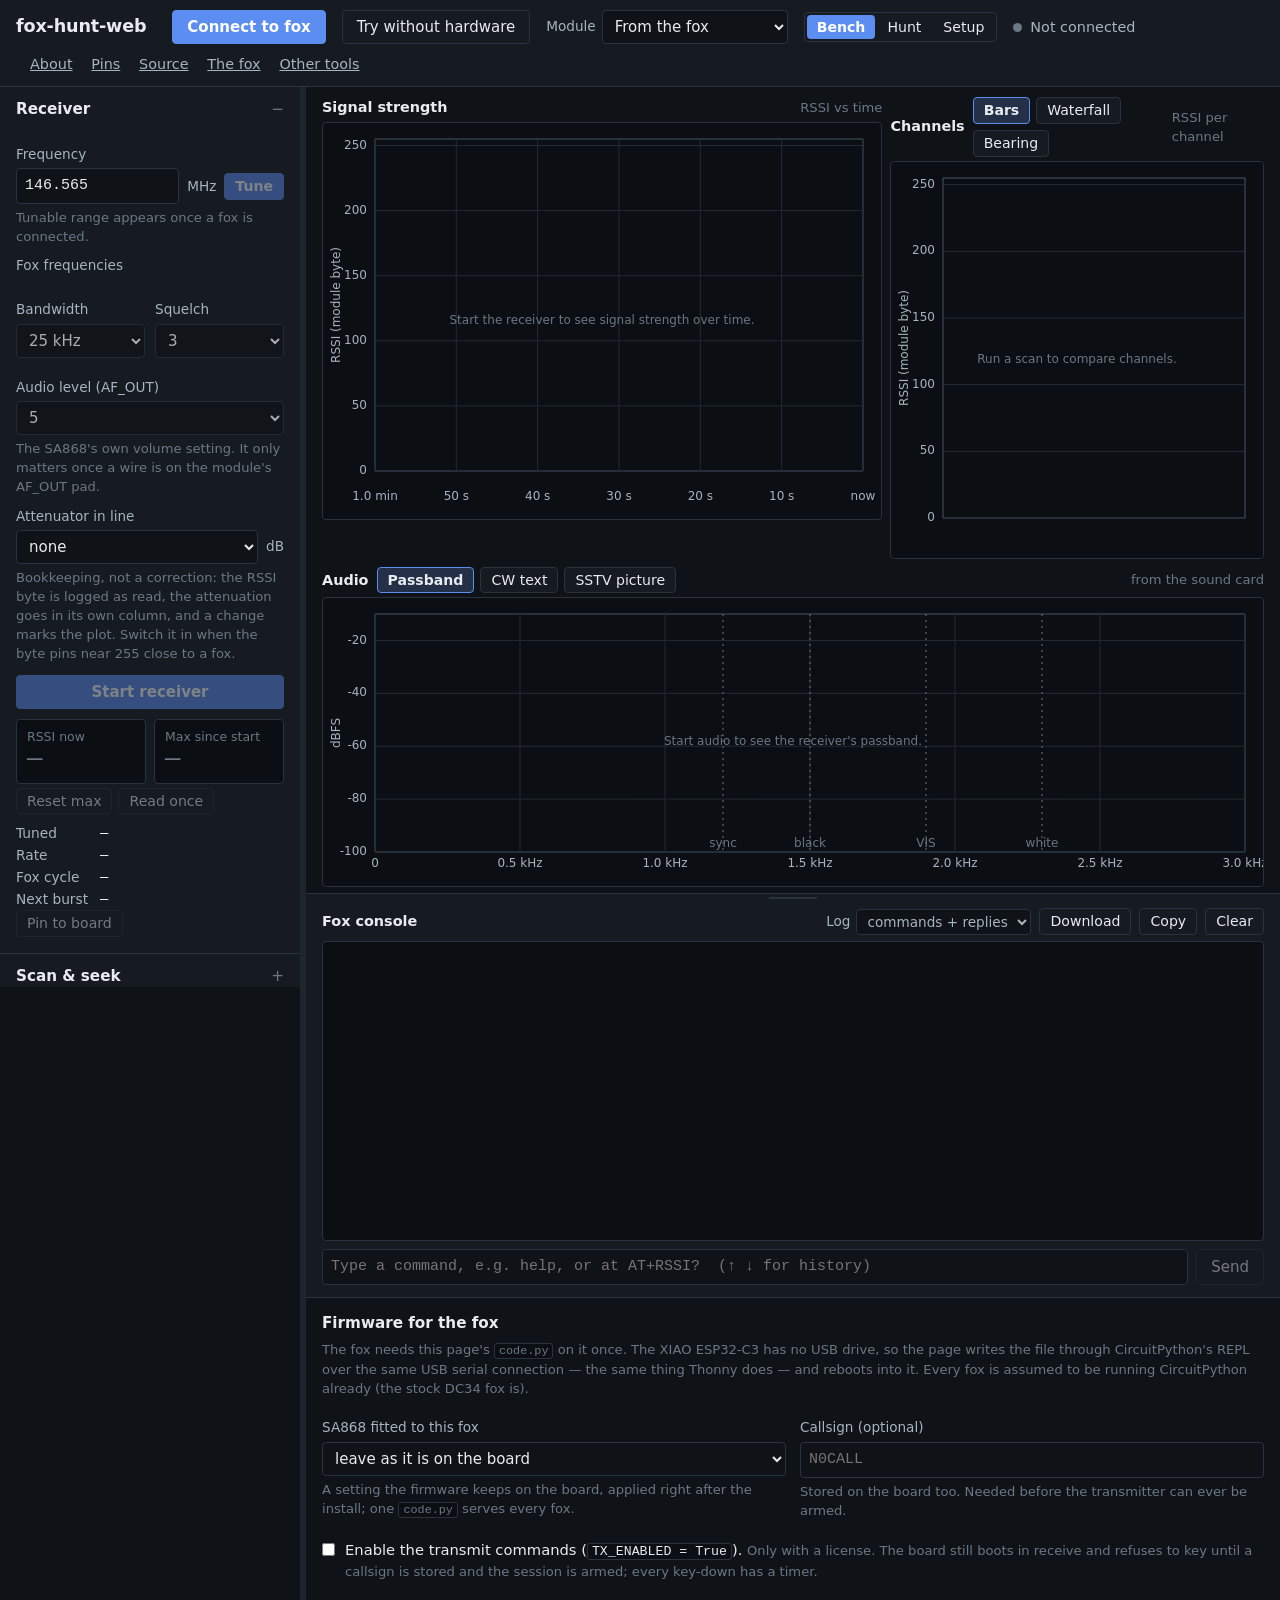
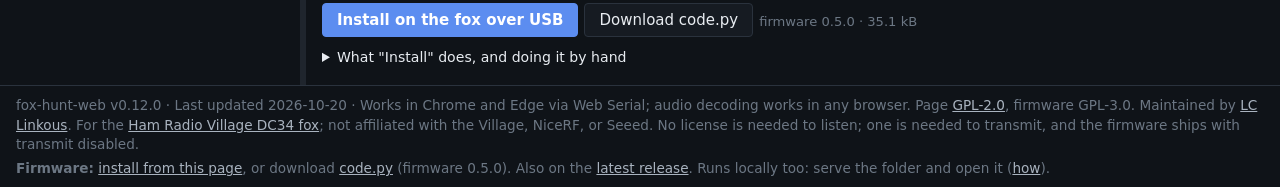
==== commit 7e003bfe: "audio collection" ====
--- a/index.html
+++ b/index.html
@@ -156,6 +156,16 @@
         <p class="hint" style="margin:-4px 0 8px">Plays the captured audio on this device's speaker or headphones. Watch for feedback with a laptop mic as the input.</p>
         <dl class="kv"><dt>Permission</dt><dd id="audioPerm">—</dd><dt>Input</dt><dd id="audioInfo">—</dd><dt>Level</dt><dd id="audioLevel">—</dd><dt>Processing</dt><dd id="audioProc">asks for: echo cancellation off, auto gain off, noise suppression off, mono, 48 kHz</dd></dl>
         <p class="hint">Audio is decoded in memory and never stored; the decoded text and pictures are saved only when you click Save. If the browser grants a setting the page didn't ask for (an automatic gain, say), it is shown above in red — that is the usual reason a decoder "doesn't work".</p>
+        <span class="label group">Record and replay</span>
+        <p class="hint" style="margin:0 0 6px">Record what the sound card hears to a WAV (up to 10 min). Open a WAV to run it through the decoders — fast, or in real time with Listen on. A recording of a real fox is how the decoders get tuned: save one and attach it to an issue.</p>
+        <div class="tools">
+          <button class="btn small" id="wavRecBtn" aria-pressed="false" disabled>Record audio</button>
+          <button class="btn small" id="wavSaveBtn" disabled>Save WAV</button>
+          <button class="btn small" id="wavOpenBtn">Open a WAV</button>
+          <button class="btn small" id="wavStopBtn" disabled>Stop</button>
+          <span class="hint" id="wavText" style="align-self:center">—</span>
+        </div>
+        <label class="row check"><input type="checkbox" id="wavRealtime"> <span>Replay in real time (hear it with Listen; otherwise it decodes as fast as it can)</span></label>
         <span class="label group">Noise quieting</span>
         <label class="row check"><input type="checkbox" id="quietChk"> <span>Use the hiss as a carrier detector <span class="hint">An FM receiver's hiss (2.5–4 kHz here) drops when a carrier arrives, modulated or not. With the fox's squelch at 0 this is a second "signal present" signal that needs neither RSSI nor the SQ wire; it feeds the burst countdown when no SQ wire is declared.</span></span></label>
         <dl class="kv"><dt>Quieting</dt><dd id="quietText">off</dd></dl>
@@ -165,7 +175,8 @@
           <div class="field"><label class="row check" style="margin-top:22px"><input type="checkbox" id="cwAuto" checked> <span>Follow the pitch</span></label></div>
         </div>
         <dl class="kv"><dt>Speed</dt><dd id="cwWpm">—</dd><dt>Signal</dt><dd id="cwSignal">—</dd></dl>
-        <div class="tools"><button class="btn small" id="cwClearBtn">Clear text</button><button class="btn small" id="cwSaveBtn" disabled>Save text</button></div>
+        <div class="tools"><button class="btn small" id="cwClearBtn">Clear text</button><button class="btn small" id="cwSaveBtn" disabled>Save text</button><button class="btn small" id="cwLogBtn" disabled title="Every decoded burst with its time, frequency and pitch">Save log</button></div>
+        <div class="cw-log" id="cwLog" aria-label="Decoded bursts"></div>
         <span class="label group">SSTV</span>
         <p class="hint" style="margin:0 0 6px">Martin M1 / M2, Scottie S1 / S2, Robot36. The mode comes from the VIS header; the picture draws line by line in the Audio window.</p>
         <dl class="kv"><dt>Status</dt><dd id="sstvStatus">waiting for a VIS header</dd></dl>
--- a/css/fox.css
+++ b/css/fox.css
@@ -122,3 +122,5 @@
 
 /* the top bar on a phone: five things in two rows, the Module label dropped */
 @media (max-width: 480px) { .topbar label .suffix { display: none; } .topbar #bandSel { max-width: 46vw; } }
+.cw-log { font-family: var(--mono); font-size: .8rem; color: var(--ink-2); max-height: 140px; overflow: auto; margin-top: 6px; }
+.cw-log div b { color: var(--maxhold); font-weight: 700; }
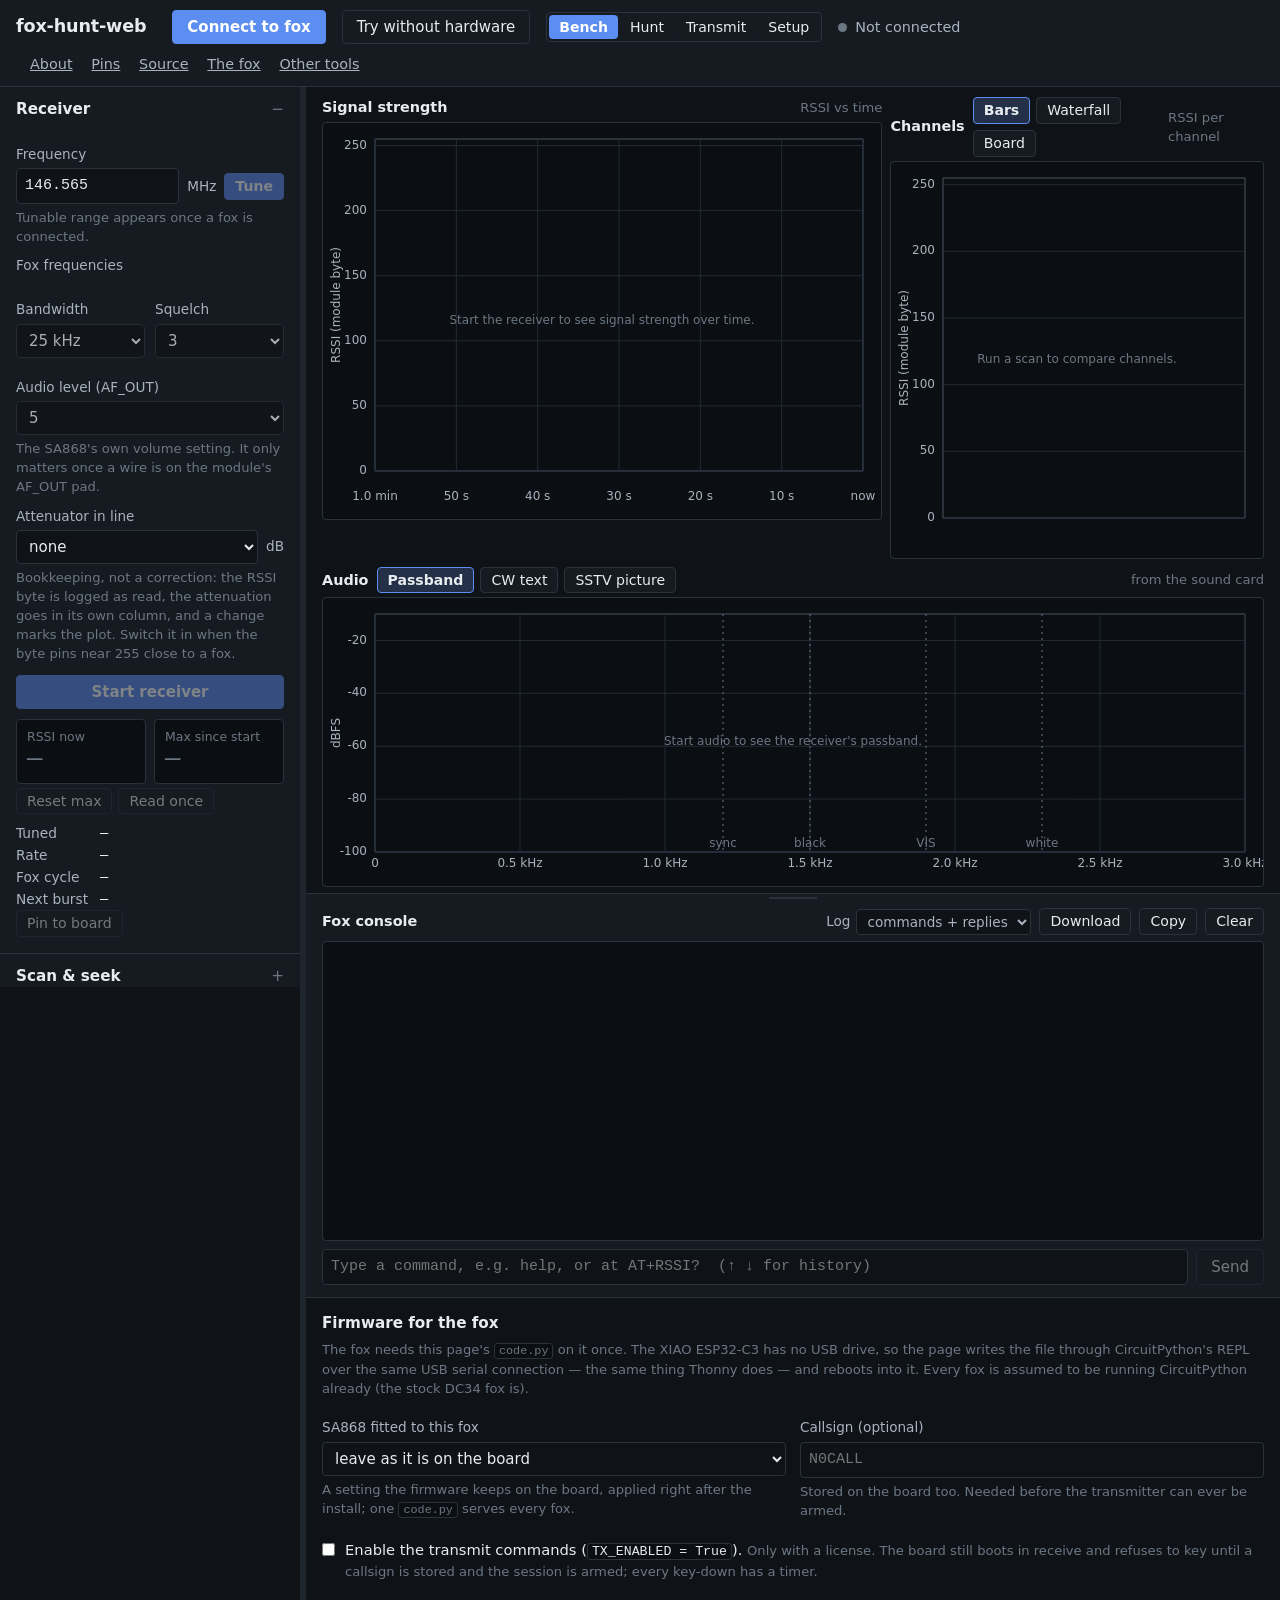
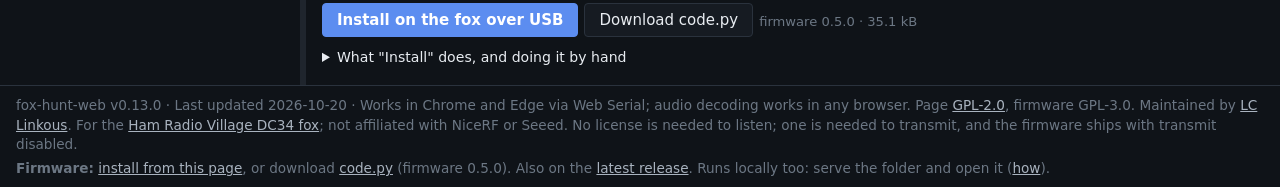
==== commit 3fd15797: "UI split up" ====
--- a/index.html
+++ b/index.html
@@ -23,22 +23,15 @@
   <h1>fox-hunt-web</h1>
   <button class="btn primary" id="connectBtn">Connect to fox</button>
   <button class="btn" id="demoBtn" aria-pressed="false">Try without hardware</button>
-  <label class="row" style="gap:6px"><span class="suffix">Module</span>
-    <select id="bandSel" aria-label="SA868 band fitted" title="Which SA868 is on the board. Sent to the fox once and kept in its NVM.">
-      <option value="auto">From the fox</option>
-      <option value="vhf">SA868 VHF (2 m)</option>
-      <option value="uhf">SA868 UHF (70 cm)</option>
-      <option value="dual">SA868 dual-band</option>
-    </select>
-  </label>
   <div class="views mode-tabs" role="group" aria-label="Layout">
     <button class="btn small" id="modeBench"  aria-pressed="true" title="Every section and window">Bench</button>
     <button class="btn small" id="modeHunt"  aria-pressed="false" title="One column: readout, countdown, board. For a phone and a yagi.">Hunt</button>
+    <button class="btn small" id="modeTx" aria-pressed="false" title="Keying, Morse, the beacon, a second fox as beacon, SSTV pictures. Needs the transmit build and a license.">Transmit</button>
     <button class="btn small" id="modeSetup" aria-pressed="false" title="Set once: the event's channels, this fox, this page, the firmware.">Setup</button>
   </div>
   <span class="status" id="status"><span class="dot"></span><span id="statusText">Not connected</span></span>
   <span class="badge" id="rxBadge" hidden title="PTT is held high by the firmware; this build cannot transmit">RX only</span>
-  <span class="badge tx" id="txBadge" hidden>● TX</span>
+  <button class="badge tx" id="txBadge" hidden title="A fox is transmitting. Click for the Transmit tab.">● TX</button>
   <span class="badge rec" id="recBadge" hidden>● REC</span>
   <span class="badge" id="geoBadge" hidden title="Location stamping is on">⌖ GPS</span>
   <span class="badge warn" id="replayBadge" hidden title="Showing a loaded session, not the fox">▶ REPLAY</span>
@@ -121,28 +114,6 @@
         <label class="row check"><input type="checkbox" id="seekChans"> <span>Step the event channels (Setup) instead of the scan range</span></label>
         <div class="stack" style="margin-top:8px"><button class="btn primary block" id="seekBtn" disabled aria-pressed="false">Seek</button></div>
         <div class="tools"><button class="btn small" id="seekSkipBtn" disabled title="Move on now">Skip</button><button class="btn small" id="seekLockBtn" disabled aria-pressed="false" title="Stay on this channel until unlocked">Lock</button><span class="hint" id="seekStatus" style="align-self:center"></span></div>
-      </div>
-    </section>
-    <section data-section="hunt">
-      <h2><button type="button" aria-expanded="false">Hunt</button></h2>
-      <div class="body">
-        <span class="label group">Bearing</span>
-        <p class="hint" style="margin:0 0 8px">With a directional antenna: start the receiver, hold <em>Capture</em>, turn through a full circle, release. RSSI against heading is plotted and the lobe's centre is the bearing. Two captures from two places, both with location on, give a fix.</p>
-        <div class="field"><span class="label">Heading source</span>
-          <div class="tools"><button class="btn small" id="compassBtn" aria-pressed="false">Use the compass</button><button class="btn small" id="northBtn" title="I'm pointing north now: calibrates a relative sensor, trims an absolute one">Mark north</button></div>
-          <dl class="kv"><dt>Compass</dt><dd id="compassText">off</dd><dt>Heading</dt><dd id="headingText">—</dd></dl>
-          <label for="headingSlider" class="label" style="margin-top:6px">Manual heading (no compass, or on a laptop)</label>
-          <input type="range" id="headingSlider" min="0" max="359" value="0" style="width:100%"><p class="hint">Used whenever the compass has no heading. Turn the antenna and drag to match; on a bench, drag to "turn" the simulated yagi.</p></div>
-        <div class="stack"><button class="btn primary block" id="captureBtn" disabled aria-pressed="false">Hold to capture</button></div>
-        <p class="hint" id="captureStatus"></p>
-        <div class="markers-wrap" style="margin-top:8px"><table class="markers bearings" id="bearingTable"><thead><tr><th>When</th><th>MHz</th><th>Bearing</th><th>Width</th><th>Where</th><th></th></tr></thead><tbody id="bearingBody"></tbody></table><p class="hint" id="bearingEmpty">No captures yet.</p></div>
-        <dl class="kv"><dt>Fix</dt><dd id="fixText">needs two captures with location from different places</dd></dl>
-        <div class="tools"><button class="btn small" id="fixCopyBtn" disabled>Copy fix</button><button class="btn small" id="bearingClearBtn">Clear captures</button></div>
-        <span class="label group" style="margin-top:14px">Hunt board</span>
-        <p class="hint" style="margin:0 0 8px">The foxes in play. Pin a frequency here, from the receiver, from a scan, or let autoseek do it; each one keeps its own last-heard time, max, cycle timing and ID. Saved with the session.</p>
-        <div class="row"><input type="number" id="boardFreq" placeholder="MHz" step="0.0125" style="width:100%"><button class="btn small" id="boardAddBtn">Pin</button></div>
-        <div class="markers-wrap" style="margin-top:8px"><table class="markers board" id="boardTable"><thead><tr><th>MHz</th><th>ID</th><th>Heard</th><th>Max</th><th>Next</th><th>Trend</th><th></th></tr></thead><tbody id="boardBody"></tbody></table><p class="hint" id="boardEmpty">Nothing pinned yet.</p></div>
-        <div class="tools" style="margin-top:6px"><button class="btn small" id="boardClearBtn">Clear board</button></div>
       </div>
     </section>
     <section data-section="audio">
@@ -220,10 +191,17 @@
         </div>
       </div>
     </section>
-    <section data-section="transmit" id="txSection">
-      <h2><button type="button" aria-expanded="false">Transmit</button></h2>
-      <div class="body">
-        <span class="label group">This fox</span>
+  </aside>
+  <div class="sidebar-handle" id="sidebarHandle" title="Drag to resize the sidebar"></div>
+
+  <!-- ================================================================ main -->
+  <main class="main">
+    <section class="txpanel" id="txPanel" hidden aria-label="Transmit">
+      <div class="tx-strip" id="txStrip"><span class="tx-light" id="txLight"></span><span id="txStripText">not connected</span></div>
+      <p class="hint" style="margin:0">Nothing here keys until a callsign is stored (Setup) and the session is armed. Every key-down has a deadline the board enforces itself. A license is required. The simulated fox follows exactly the same rules.</p>
+      <div class="setup-grid">
+        <div class="setup-card" id="txCardThis">
+          <h2>This fox</h2>
         <p class="hint" id="txDisabledNote">This fox is running the receive-only build, so nothing here can key it. To transmit, install the firmware again from the <a href="#firmwareSection">Firmware</a> section with <em>Transmit commands</em> ticked. The board still boots in receive and refuses to key until a callsign is stored and this section is armed. A license is required.</p>
         <div id="txControls" hidden>
           <label class="field" style="display:flex;gap:8px;align-items:flex-start"><input type="checkbox" id="txArm" style="margin-top:3px"><span>I hold an amateur radio license, the callsign below is mine or my event's, and an antenna or dummy load is on the RF port. <span class="hint">Sends <code>tx arm</code>; arming lasts until disconnect or reboot.</span></span></label>
@@ -267,7 +245,9 @@
           <p class="hint" id="sstvTxOff" hidden>SSTV transmit needs a sound card wired to MIC_IN: tick it under Setup → Wires on this fox once it is.</p>
         </div>
         <p class="hint" id="txStatus"></p>
-        <span class="label group" style="margin-top:14px">A second fox as the beacon</span>
+        </div>
+        <div class="setup-card" id="txCardPair">
+          <h2>A second fox as the beacon</h2>
         <p class="hint" style="margin:0 0 8px">A second fox on another USB port is the <b>beacon</b>; the one connected above stays the <b>receiver</b> with everything on this page. Both on dummy loads, a few feet apart. Verifies a fox's TX, the cycle timing, autoseek and the decoders without going outside.</p>
         <div class="tools"><button class="btn" id="pairBtn">Pair a second fox</button><span class="hint" id="pairStatus" style="align-self:center">not paired</span></div>
         <div id="pairControls" hidden>
@@ -290,13 +270,9 @@
           <div class="stack"><button class="btn block" id="pairDropBtn">Unpair</button></div>
         </div>
         <p class="hint" id="pairNote"></p>
-      </div>
-    </section>
-  </aside>
-  <div class="sidebar-handle" id="sidebarHandle" title="Drag to resize the sidebar"></div>
-
-  <!-- ================================================================ main -->
-  <main class="main">
+        </div>
+      </div>
+    </section>
     <section class="setup" id="setupPanel" hidden aria-label="Setup">
       <p class="hint" style="margin:0">Things set once and then left alone. Everything here is remembered — the fox's own settings on the board, the rest in this browser.</p>
       <div class="setup-grid">
@@ -316,6 +292,14 @@
         </div>
         <div class="setup-card">
           <h2>This fox</h2>
+          <div class="field"><label for="bandSel">SA868 module fitted</label>
+    <select id="bandSel" aria-label="SA868 band fitted" title="Which SA868 is on the board. Sent to the fox once and kept in its NVM.">
+      <option value="auto">From the fox</option>
+      <option value="vhf">SA868 VHF (2 m)</option>
+      <option value="uhf">SA868 UHF (70 cm)</option>
+      <option value="dual">SA868 dual-band</option>
+    </select>
+              <p class="hint">Which SA868 is on this fox: VHF, UHF or dual-band. Sent to the fox once and kept in its NVM; the tunable range follows it.</p></div>
         <p class="hint" style="margin:0 0 8px">Settings kept on the board, in the ESP32's NVM. They survive reboots and re-saving <code>code.py</code>.</p>
         <dl class="kv">
           <dt>Firmware</dt><dd id="fwVersion">—</dd>
@@ -373,6 +357,7 @@
           <li><b>Pin what you find.</b> The hunt board keeps each fox's channel, ID, last-heard time and cycle. Audio from a sound card decodes the fox's Morse ID into the board.</li>
         </ol>
       </div>
+      <div class="hunt-channels" id="hChannels" hidden></div>
       <div class="hunt-top">
         <div class="hunt-tile"><div class="lbl">RSSI</div><div class="huge" id="hRssi">—</div><div class="sub" id="hFreq">not connected</div></div>
         <div class="hunt-tile"><div class="lbl">Next burst</div><div class="huge" id="hCountdown">—</div><div class="sub" id="hCycle">listen on a channel to learn the fox's cycle</div></div>
@@ -383,6 +368,7 @@
         <button class="btn" id="hSkipBtn" disabled>Skip</button>
         <button class="btn" id="hLockBtn" disabled aria-pressed="false">Lock</button>
         <button class="btn" id="hPinBtn" disabled>Pin</button>
+        <button class="btn" id="hRecBtn" aria-pressed="false" title="Record readings and scans (Session)">Rec</button>
         <select id="hAtten" aria-label="Attenuator in line" title="Attenuator in line (bookkeeping)"><option value="0">no atten</option><option value="3">3 dB</option><option value="6">6 dB</option><option value="10">10 dB</option><option value="20">20 dB</option><option value="30">30 dB</option><option value="40">40 dB</option></select>
       </div>
       <p class="hint" id="hActionsHelp"><b>Start receiver</b> listens on the tuned channel · <b>Seek</b> steps the channels and stops on a signal · <b>Skip</b> moves on · <b>Lock</b> stays put · <b>Pin</b> puts this channel on the board · the attenuator is bookkeeping for what's in the coax.</p>
@@ -395,9 +381,32 @@
         <input type="range" id="hHeadingSlider" aria-label="Heading" min="0" max="359" value="0" style="width:100%" title="Manual heading">
         <p class="hint" id="hBearingText">Hold Capture, turn a full circle, release.</p>
       </div>
+      <div class="hunt-bearing">
+        <h2>Bearings taken</h2>
+        <div hidden>
+        <p class="hint" style="margin:0 0 8px">With a directional antenna: start the receiver, hold <em>Capture</em>, turn through a full circle, release. RSSI against heading is plotted and the lobe's centre is the bearing. Two captures from two places, both with location on, give a fix.</p>
+        <div class="field"><span class="label">Heading source</span>
+          <div class="tools"><button class="btn small" id="compassBtn" aria-pressed="false">Use the compass</button><button class="btn small" id="northBtn" title="I'm pointing north now: calibrates a relative sensor, trims an absolute one">Mark north</button></div>
+          <dl class="kv"><dt>Compass</dt><dd id="compassText">off</dd><dt>Heading</dt><dd id="headingText">—</dd></dl>
+          <label for="headingSlider" class="label" style="margin-top:6px">Manual heading (no compass, or on a laptop)</label>
+          <input type="range" id="headingSlider" min="0" max="359" value="0" style="width:100%"><p class="hint">Used whenever the compass has no heading. Turn the antenna and drag to match; on a bench, drag to "turn" the simulated yagi.</p></div>
+        <div class="stack"><button class="btn primary block" id="captureBtn" disabled aria-pressed="false">Hold to capture</button></div>
+        <p class="hint" id="captureStatus"></p>
+        </div>
+        <div class="markers-wrap" style="margin-top:8px"><table class="markers bearings" id="bearingTable"><thead><tr><th>When</th><th>MHz</th><th>Bearing</th><th>Width</th><th>Where</th><th></th></tr></thead><tbody id="bearingBody"></tbody></table><p class="hint" id="bearingEmpty">No captures yet.</p></div>
+        <dl class="kv"><dt>Fix</dt><dd id="fixText">needs two captures with location from different places</dd></dl>
+        <div class="tools"><button class="btn small" id="fixCopyBtn" disabled>Copy fix</button><button class="btn small" id="bearingClearBtn">Clear captures</button></div>
+      </div>
       <div class="hunt-board">
-        <div class="row" style="justify-content:space-between;flex-wrap:wrap;gap:6px"><h2>Hunt board</h2><span class="row" style="gap:6px"><button class="btn small" id="hAudioBtn" aria-pressed="false">Audio off</button><button class="btn small" id="hListenBtn" aria-pressed="false" title="Hear the captured audio on this phone">Listen</button></span></div>
-        <div class="markers-wrap"><table class="markers board"><thead><tr><th>MHz</th><th>ID</th><th>Heard</th><th>Max</th><th>Next</th><th>Trend</th><th></th></tr></thead><tbody id="hBoardBody"></tbody></table><p class="hint" id="hBoardEmpty">Nothing pinned yet. Pin the tuned channel, or Seek.</p></div>
+        <h2>Board</h2>
+        <p class="hint" style="margin:0 0 8px">The foxes in play. Pin a frequency here, from the receiver, from a scan, or let autoseek do it; each one keeps its own last-heard time, max, cycle timing and ID. Saved with the session.</p>
+        <div class="row"><input type="number" id="boardFreq" placeholder="MHz" step="0.0125" style="width:100%"><button class="btn small" id="boardAddBtn">Pin</button></div>
+        <div class="markers-wrap" style="margin-top:8px"><table class="markers board" id="boardTable"><thead><tr><th>MHz</th><th>ID</th><th>Heard</th><th>Max</th><th>Next</th><th>Trend</th><th></th></tr></thead><tbody id="boardBody"></tbody></table><p class="hint" id="boardEmpty">Nothing pinned yet.</p></div>
+        <div class="tools" style="margin-top:6px"><button class="btn small" id="boardClearBtn">Clear board</button></div>
+      </div>
+      <div class="hunt-board">
+        <div class="row" style="justify-content:space-between;flex-wrap:wrap;gap:6px"><h2>Audio</h2><span class="row" style="gap:6px"><button class="btn small" id="hAudioBtn" aria-pressed="false">Audio off</button><button class="btn small" id="hListenBtn" aria-pressed="false" title="Hear the captured audio on this phone">Listen</button></span></div>
+        <div class="markers-wrap" hidden><table class="markers board"><tbody id="hBoardBody"></tbody></table><p id="hBoardEmpty" hidden></p></div>
         <div class="cw-decoded small" id="hCwText"></div>
       </div>
     </section>
@@ -412,10 +421,11 @@
             <div class="views" role="group" aria-label="Channels view">
               <button class="btn small" data-scan-view="bars" aria-pressed="true">Bars</button>
               <button class="btn small" data-scan-view="waterfall" aria-pressed="false" title="One row per scan; scan continuously to build it">Waterfall</button>
-              <button class="btn small" data-scan-view="bearing" aria-pressed="false" title="RSSI against heading from a bearing capture (Hunt section)">Bearing</button>
+              <button class="btn small" data-scan-view="board" aria-pressed="false" title="The hunt board: every pinned fox, its ID, last heard, cycle">Board</button>
             </div>
             <span class="hint" id="scanHead">RSSI per channel</span></div>
-          <div class="chart-wrap"><canvas id="scanCanvas"></canvas><div class="tip" id="scanTip"></div></div>
+          <div class="chart-wrap"><canvas id="scanCanvas"></canvas><div class="tip" id="scanTip"></div>
+            <div class="window-board" id="wBoard" hidden><table class="markers board"><thead><tr><th>MHz</th><th>ID</th><th>Heard</th><th>Max</th><th>Next</th><th>Trend</th><th></th></tr></thead><tbody id="wBoardBody"></tbody></table><p class="hint" id="wBoardEmpty">Nothing pinned yet: Pin from the Receiver, Pin strongest after a scan, or let autoseek do it.</p></div></div>
         </div>
         <div class="window wide">
           <div class="window-head"><h2>Audio</h2>
@@ -483,7 +493,7 @@
 
 <footer>
   fox-hunt-web <span id="appVersion"></span> · Last updated <time id="updated" datetime="2026-10-20">2026-10-20</time> · Works in Chrome and Edge via Web Serial; audio decoding works in any browser. Page <a href="https://github.com/LC-Linkous/fox-hunt-web/blob/main/LICENSE">GPL-2.0</a>, firmware GPL-3.0.
-  Maintained by <a href="https://github.com/LC-Linkous">LC Linkous</a>. For the <a href="https://github.com/HamRadioVillage/dc34fox">Ham Radio Village DC34 fox</a>; not affiliated with the Village, NiceRF, or Seeed. No license is needed to listen; one is needed to transmit, and the firmware ships with transmit disabled.
+  Maintained by <a href="https://github.com/LC-Linkous">LC Linkous</a>. For the <a href="https://github.com/HamRadioVillage/dc34fox">Ham Radio Village DC34 fox</a>; not affiliated with NiceRF or Seeed. No license is needed to listen; one is needed to transmit, and the firmware ships with transmit disabled.
   <span class="fw"><b>Firmware:</b> <a href="#firmwareSection">install from this page</a>, or download <a id="fwLink" href="firmware/code.py" download="code.py">code.py</a> (firmware <span id="fwNeed">0.5.0</span>). Also on the <a href="https://github.com/LC-Linkous/fox-hunt-web/releases/latest">latest release</a>. Runs locally too: serve the folder and open it (<a href="about.html#local">how</a>).</span>
 </footer>
 
--- a/css/fox.css
+++ b/css/fox.css
@@ -124,3 +124,26 @@
 @media (max-width: 480px) { .topbar label .suffix { display: none; } .topbar #bandSel { max-width: 46vw; } }
 .cw-log { font-family: var(--mono); font-size: .8rem; color: var(--ink-2); max-height: 140px; overflow: auto; margin-top: 6px; }
 .cw-log div b { color: var(--maxhold); font-weight: 700; }
+
+/* the Transmit tab */
+body.tx .sidebar, body.tx .sidebar-handle, body.tx .firmware { display: none !important; }
+body.tx .app { grid-template-columns: 1fr; }
+body.tx .plot-area .window:not(:first-child) { display: none; }   /* only Signal strength while transmitting */
+.txpanel { max-width: 1100px; width: 100%; margin: 0 auto; padding: 10px 12px 0; display: flex; flex-direction: column; gap: 10px; }
+.tx-strip { display: flex; align-items: center; gap: 10px; padding: 10px 12px; border-radius: var(--radius); background: var(--panel); border: 1px solid var(--edge); font-weight: 600; }
+.tx-light { width: 14px; height: 14px; border-radius: 50%; background: var(--held); flex: none; }
+.tx-light.armed { background: var(--warn); }
+.tx-light.on { background: var(--err); box-shadow: 0 0 10px var(--err); animation: txblink 1s steps(2) infinite; }
+@keyframes txblink { 50% { opacity: .35; } }
+/* the TX tag: a button that looks like the badge, loud when something is on the air */
+#txBadge { cursor: pointer; border: 0; font: inherit; }
+body.on-air #txBadge { background: var(--err); color: #fff; animation: txblink 1.2s steps(2) infinite; }
+/* the hunt page's channel strip and the full board/bearing blocks it absorbed */
+.hunt-channels { display: flex; flex-wrap: wrap; gap: 6px; }
+.hunt-channels .btn { flex: 1 1 110px; padding: 8px 6px; line-height: 1.15; }
+.hunt-channels .btn b { font-family: var(--mono); font-size: 1.05rem; }
+.hunt-channels .btn span { font-size: .78rem; color: var(--ink-2); }
+.hunt-channels .btn.running span { color: inherit; }
+.hunt-bearing h2, .hunt-board h2 { font-size: 1rem; margin: 0 0 6px; }
+/* the Board view inside the Channels window */
+.window-board { position: absolute; inset: 0; overflow: auto; padding: 6px; }
